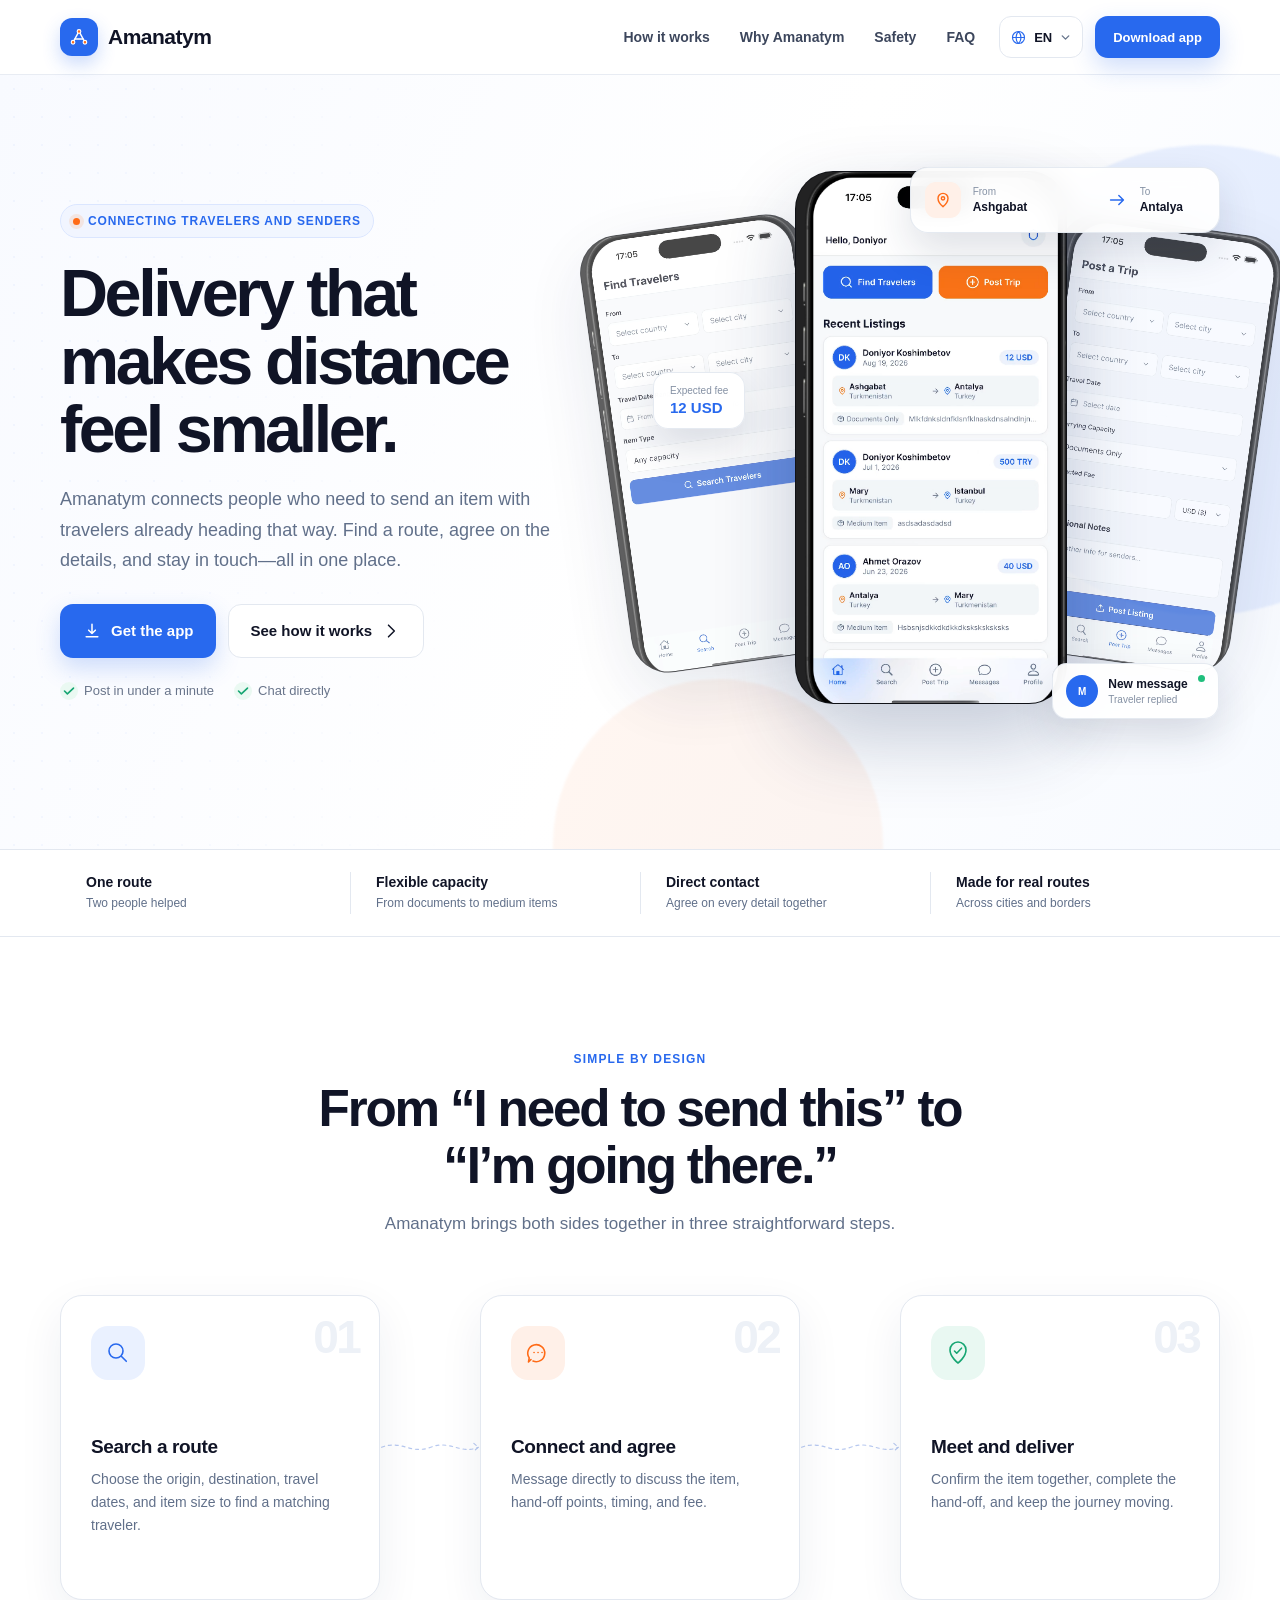
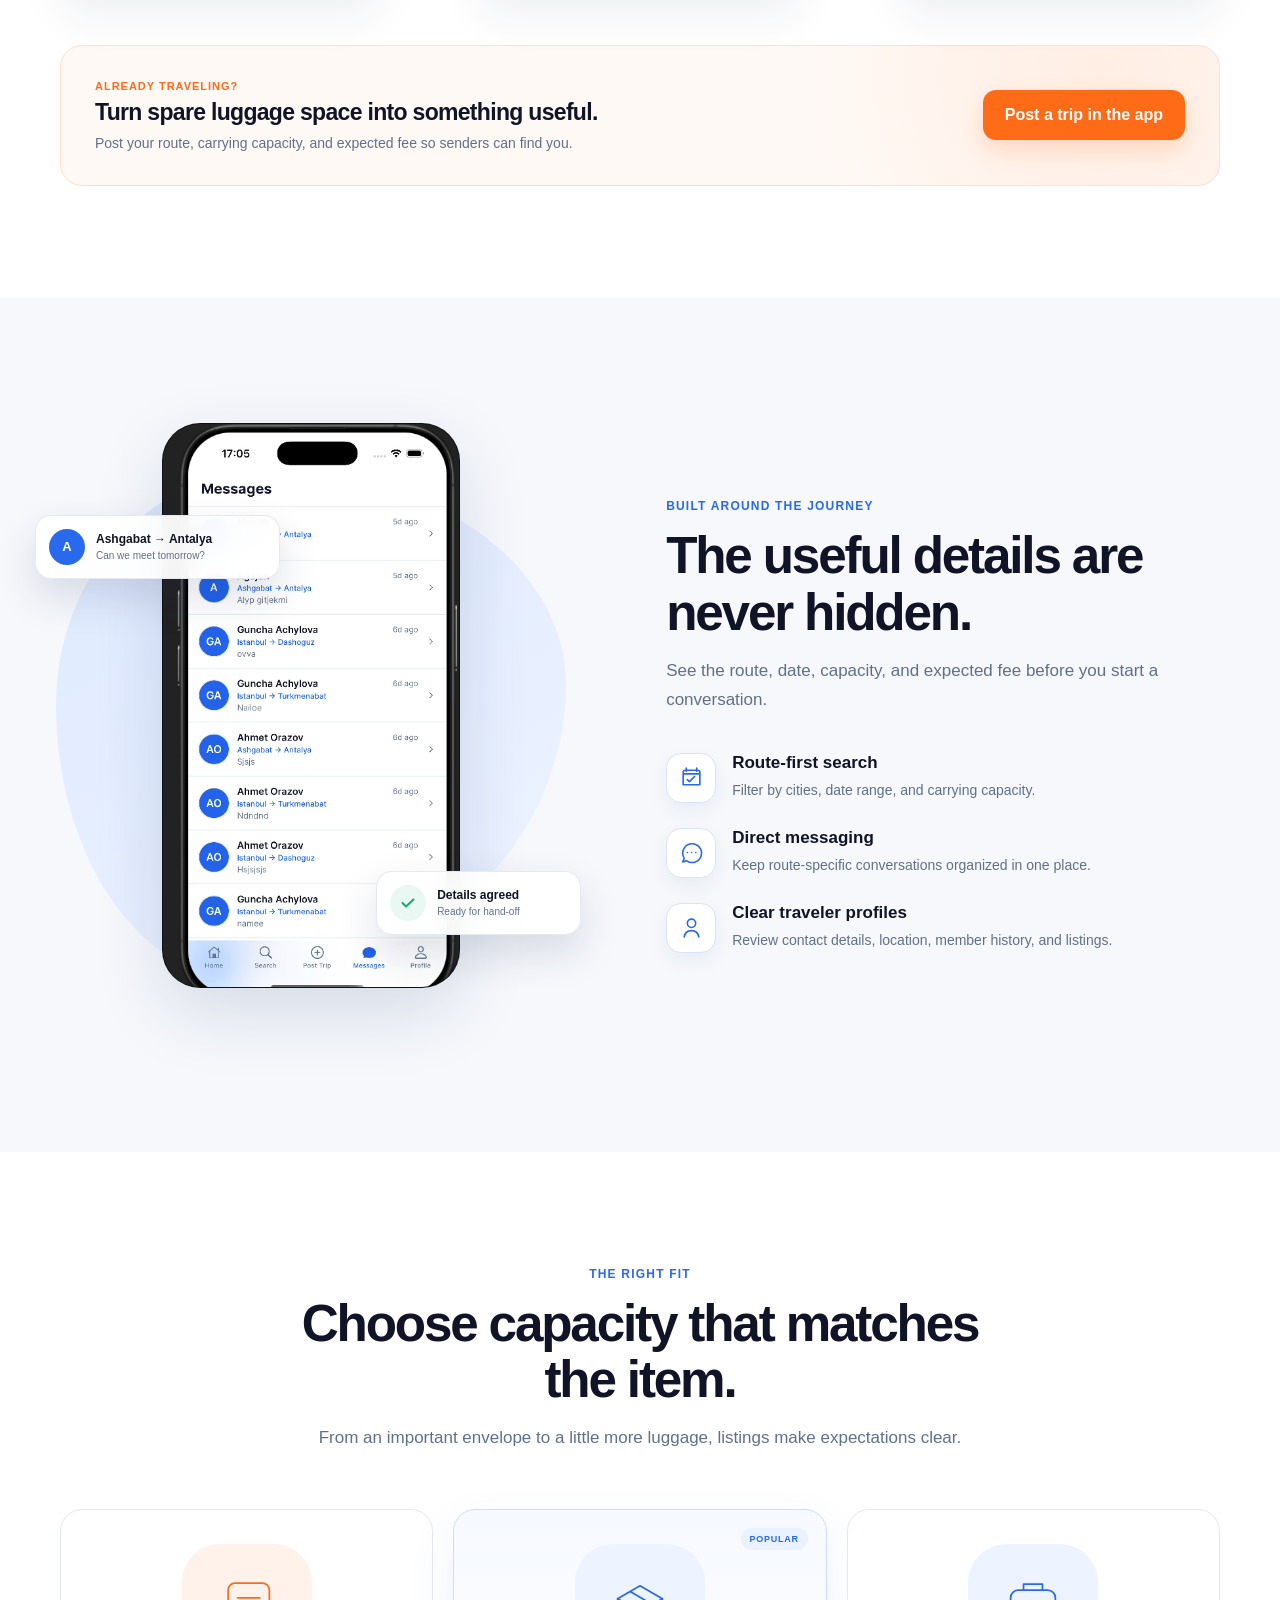
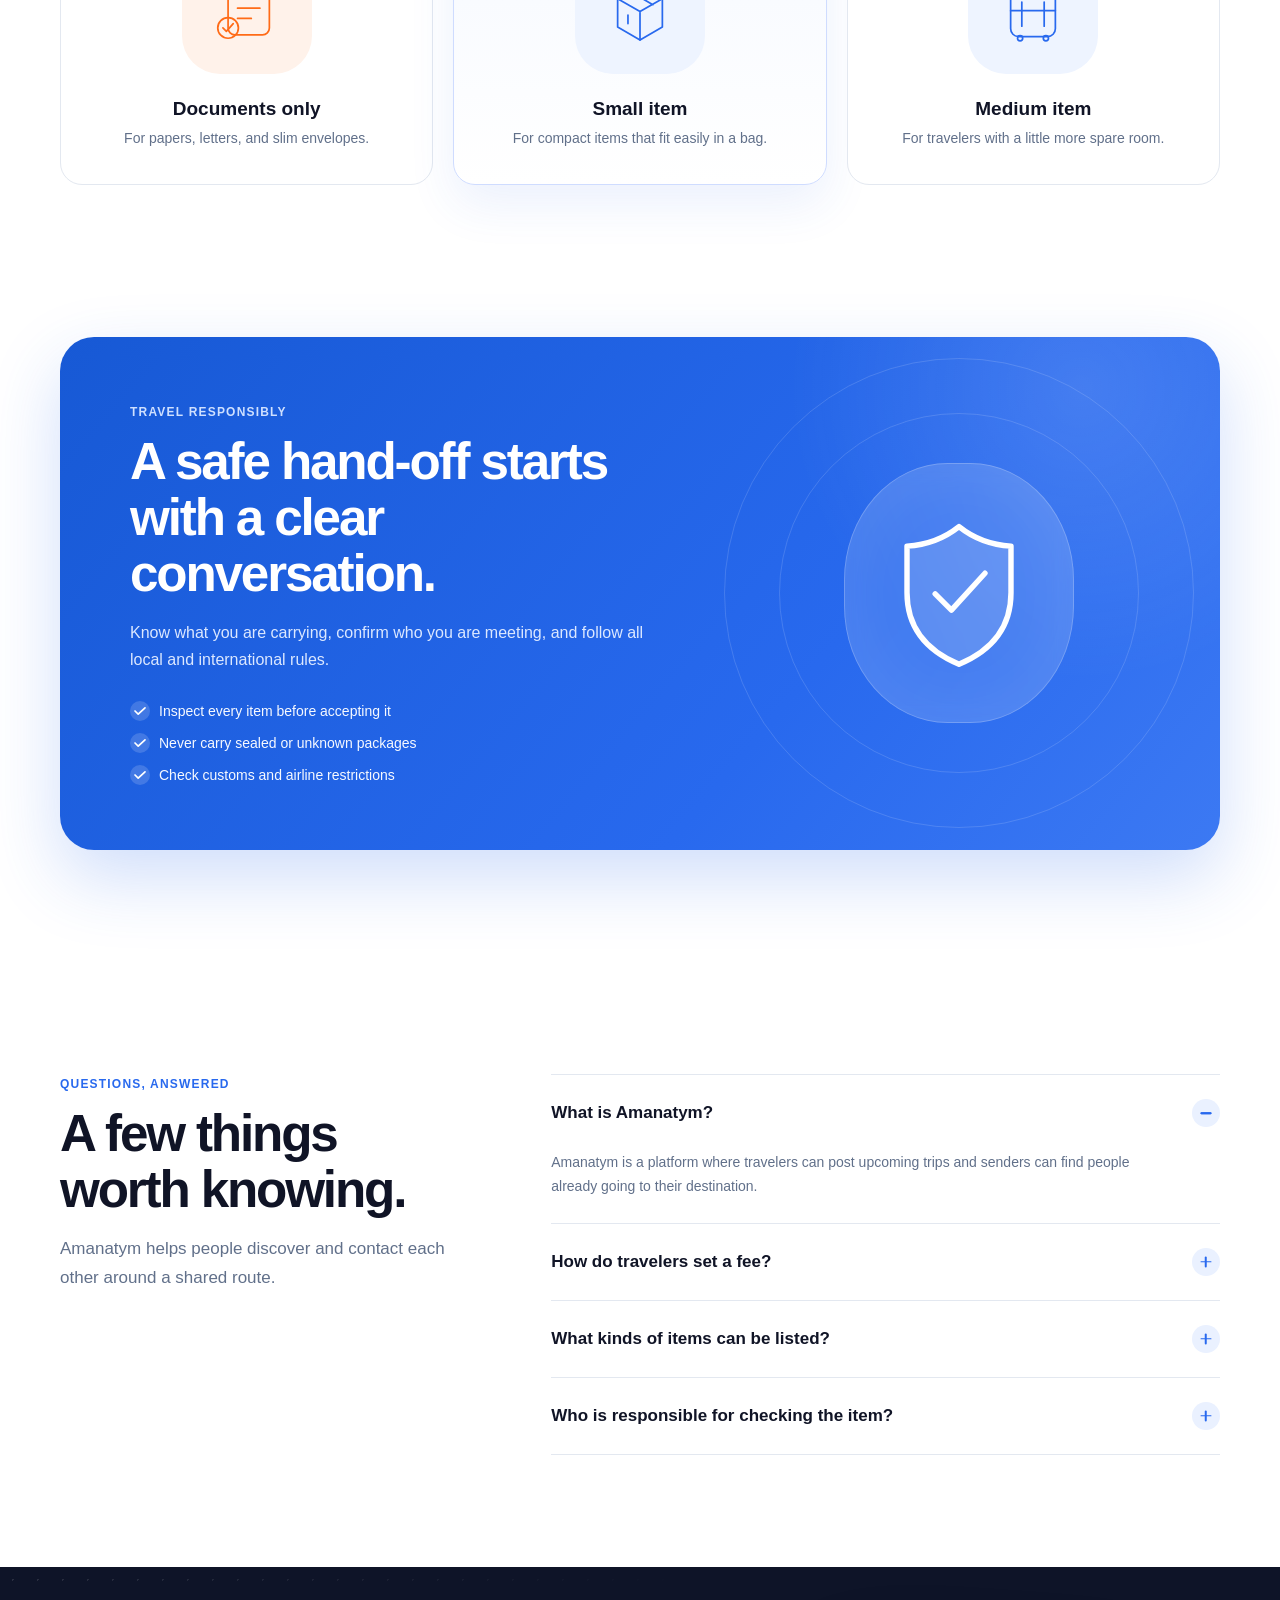
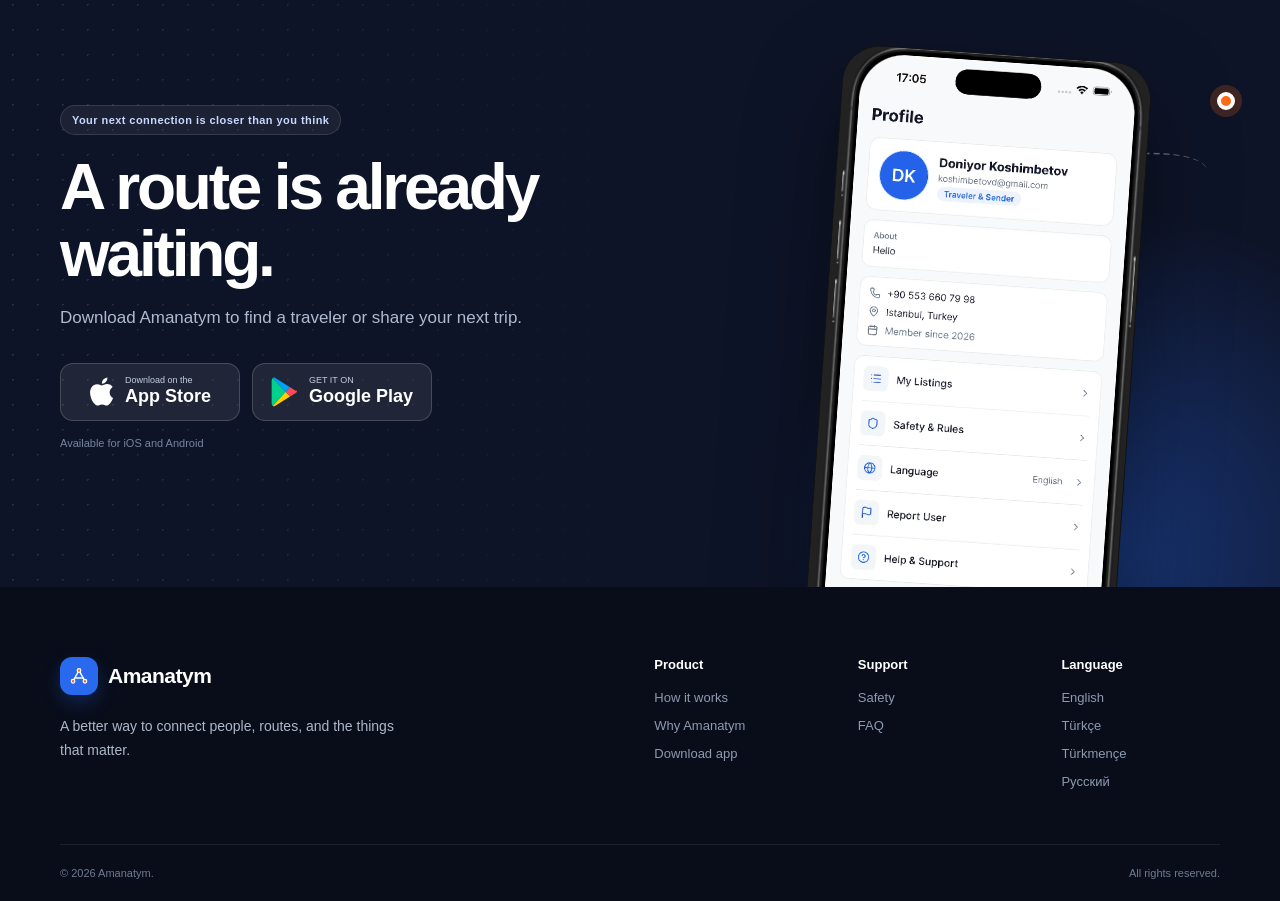
==== index.html @ 46f309e4 "webpage created" ====
<!doctype html>
<html lang="en">
  <head>
    <meta charset="UTF-8" />
    <meta name="viewport" content="width=device-width, initial-scale=1.0" />
    <meta
      name="description"
      content="Amanatym connects senders with travelers already heading their way."
    />
    <meta name="theme-color" content="#2869ee" />
    <title>Amanatym — Send it with someone going there</title>
    <link rel="stylesheet" href="styles.css" />
    <script src="app.js" defer></script>
  </head>
  <body>
    <header class="site-header" id="top">
      <div class="container nav-wrap">
        <a class="brand" href="#top" aria-label="Amanatym home">
          <span class="brand-mark" aria-hidden="true">
            <svg viewBox="0 0 40 40" fill="none">
              <path d="M11.5 27.5 20 12l8.5 15.5" />
              <path d="M14.2 23h11.6" />
              <circle cx="20" cy="12" r="2.6" />
              <circle cx="11.5" cy="27.5" r="2.6" />
              <circle cx="28.5" cy="27.5" r="2.6" />
            </svg>
          </span>
          <span>Amanatym</span>
        </a>

        <nav class="desktop-nav" aria-label="Main navigation">
          <a href="#how" data-i18n="nav.how">How it works</a>
          <a href="#why" data-i18n="nav.why">Why Amanatym</a>
          <a href="#safety" data-i18n="nav.safety">Safety</a>
          <a href="#faq" data-i18n="nav.faq">FAQ</a>
        </nav>

        <div class="nav-actions">
          <div class="language-picker">
            <button
              class="language-button"
              type="button"
              aria-haspopup="listbox"
              aria-expanded="false"
              aria-label="Choose language"
            >
              <span class="language-globe" aria-hidden="true">
                <svg viewBox="0 0 24 24" fill="none">
                  <circle cx="12" cy="12" r="8.5" />
                  <path d="M3.8 12h16.4M12 3.5c2.3 2.4 3.5 5.2 3.5 8.5s-1.2 6.1-3.5 8.5M12 3.5C9.7 5.9 8.5 8.7 8.5 12s1.2 6.1 3.5 8.5" />
                </svg>
              </span>
              <span class="current-language">EN</span>
              <svg class="chevron" viewBox="0 0 16 16" fill="none" aria-hidden="true">
                <path d="m4 6 4 4 4-4" />
              </svg>
            </button>
            <div class="language-menu" role="listbox">
              <button type="button" role="option" data-lang="en">English <span>EN</span></button>
              <button type="button" role="option" data-lang="tr">Türkçe <span>TR</span></button>
              <button type="button" role="option" data-lang="tkm">Türkmençe <span>TKM</span></button>
              <button type="button" role="option" data-lang="ru">Русский <span>RU</span></button>
            </div>
          </div>

          <a class="button button-small button-primary desktop-download" href="#download" data-i18n="nav.download">
            Download app
          </a>

          <button class="menu-button" type="button" aria-label="Open menu" aria-expanded="false">
            <span></span><span></span><span></span>
          </button>
        </div>
      </div>

      <div class="mobile-nav">
        <a href="#how" data-i18n="nav.how">How it works</a>
        <a href="#why" data-i18n="nav.why">Why Amanatym</a>
        <a href="#safety" data-i18n="nav.safety">Safety</a>
        <a href="#faq" data-i18n="nav.faq">FAQ</a>
        <a class="button button-primary" href="#download" data-i18n="nav.download">Download app</a>
      </div>
    </header>

    <main>
      <section class="hero">
        <div class="hero-orb hero-orb-one"></div>
        <div class="hero-orb hero-orb-two"></div>
        <div class="container hero-grid">
          <div class="hero-copy">
            <div class="eyebrow">
              <span class="eyebrow-dot"></span>
              <span data-i18n="hero.eyebrow">Connecting travelers and senders</span>
            </div>
            <h1 data-i18n="hero.title">Delivery that makes distance feel smaller.</h1>
            <p class="hero-text" data-i18n="hero.text">
              Amanatym connects people who need to send an item with travelers already heading that way. Find a route, agree on the details, and stay in touch—all in one place.
            </p>
            <div class="hero-actions">
              <a class="button button-primary button-large" href="#download">
                <svg viewBox="0 0 24 24" fill="none" aria-hidden="true">
                  <path d="M12 4v11m0 0 4-4m-4 4-4-4M5 19h14" />
                </svg>
                <span data-i18n="hero.download">Get the app</span>
              </a>
              <a class="button button-ghost button-large" href="#how">
                <span data-i18n="hero.learn">See how it works</span>
                <svg viewBox="0 0 24 24" fill="none" aria-hidden="true">
                  <path d="m9 5 7 7-7 7" />
                </svg>
              </a>
            </div>
            <div class="hero-notes">
              <span>
                <svg viewBox="0 0 20 20" fill="none" aria-hidden="true">
                  <path d="m5 10 3.2 3.2L15 6.8" />
                </svg>
                <span data-i18n="hero.note1">Post in under a minute</span>
              </span>
              <span>
                <svg viewBox="0 0 20 20" fill="none" aria-hidden="true">
                  <path d="m5 10 3.2 3.2L15 6.8" />
                </svg>
                <span data-i18n="hero.note2">Chat directly</span>
              </span>
            </div>
          </div>

          <div class="phone-stage" aria-label="Amanatym mobile app preview">
            <div class="route-card route-card-top">
              <div class="route-icon route-icon-orange">
                <svg viewBox="0 0 24 24" fill="none" aria-hidden="true">
                  <path d="M12 20s6-4.7 6-10a6 6 0 1 0-12 0c0 5.3 6 10 6 10Z" />
                  <circle cx="12" cy="10" r="2" />
                </svg>
              </div>
              <div>
                <span data-i18n="hero.routeFrom">From</span>
                <strong>Ashgabat</strong>
              </div>
              <svg class="route-arrow" viewBox="0 0 24 24" fill="none" aria-hidden="true">
                <path d="M5 12h14m-5-5 5 5-5 5" />
              </svg>
              <div>
                <span data-i18n="hero.routeTo">To</span>
                <strong>Antalya</strong>
              </div>
            </div>

            <div class="phone phone-back phone-left">
              <img
                src="public/app-screens/search.png"
                alt="Amanatym traveler search screen"
                data-i18n-alt="alts.search"
              />
            </div>
            <div class="phone phone-back phone-right">
              <img
                src="public/app-screens/post-trip.png"
                alt="Amanatym post a trip screen"
                data-i18n-alt="alts.post"
              />
            </div>
            <div class="phone phone-front">
              <img
                src="public/app-screens/home.png"
                alt="Amanatym home screen with recent trips"
                data-i18n-alt="alts.home"
              />
            </div>

            <div class="floating-card floating-fee">
              <span data-i18n="hero.expectedFee">Expected fee</span>
              <strong>12 USD</strong>
            </div>
            <div class="floating-card floating-chat">
              <span class="chat-avatar">M</span>
              <div>
                <strong data-i18n="hero.newMessage">New message</strong>
                <span data-i18n="hero.reply">Traveler replied</span>
              </div>
              <span class="online-dot"></span>
            </div>
          </div>
        </div>
      </section>

      <section class="trust-strip" aria-label="Product highlights">
        <div class="container trust-grid">
          <div>
            <strong data-i18n="trust.oneTitle">One route</strong>
            <span data-i18n="trust.oneText">Two people helped</span>
          </div>
          <div>
            <strong data-i18n="trust.twoTitle">Flexible capacity</strong>
            <span data-i18n="trust.twoText">From documents to medium items</span>
          </div>
          <div>
            <strong data-i18n="trust.threeTitle">Direct contact</strong>
            <span data-i18n="trust.threeText">Agree on every detail together</span>
          </div>
          <div>
            <strong data-i18n="trust.fourTitle">Made for real routes</strong>
            <span data-i18n="trust.fourText">Across cities and borders</span>
          </div>
        </div>
      </section>

      <section class="section how-section" id="how">
        <div class="container">
          <div class="section-heading centered">
            <span class="section-kicker" data-i18n="how.kicker">Simple by design</span>
            <h2 data-i18n="how.title">From “I need to send this” to “I’m going there.”</h2>
            <p data-i18n="how.text">
              Amanatym brings both sides together in three straightforward steps.
            </p>
          </div>

          <div class="steps">
            <article class="step-card">
              <span class="step-number">01</span>
              <div class="step-icon step-icon-blue">
                <svg viewBox="0 0 28 28" fill="none" aria-hidden="true">
                  <circle cx="12" cy="12" r="7" />
                  <path d="m17.3 17.3 5 5" />
                </svg>
              </div>
              <h3 data-i18n="how.step1Title">Search a route</h3>
              <p data-i18n="how.step1Text">
                Choose the origin, destination, travel dates, and item size to find a matching traveler.
              </p>
            </article>

            <div class="step-connector" aria-hidden="true">
              <svg viewBox="0 0 130 24" fill="none">
                <path d="M2 12c26-10 38 10 64 0s38 10 62 0" />
                <path d="m122 7 6 5-6 5" />
              </svg>
            </div>

            <article class="step-card">
              <span class="step-number">02</span>
              <div class="step-icon step-icon-orange">
                <svg viewBox="0 0 28 28" fill="none" aria-hidden="true">
                  <path d="M7 20.5 4.5 23l.7-4.1A8.5 8.5 0 1 1 9 22" />
                  <path d="M10 13.5h.1m3.9 0h.1m3.9 0h.1" />
                </svg>
              </div>
              <h3 data-i18n="how.step2Title">Connect and agree</h3>
              <p data-i18n="how.step2Text">
                Message directly to discuss the item, hand-off points, timing, and fee.
              </p>
            </article>

            <div class="step-connector" aria-hidden="true">
              <svg viewBox="0 0 130 24" fill="none">
                <path d="M2 12c26-10 38 10 64 0s38 10 62 0" />
                <path d="m122 7 6 5-6 5" />
              </svg>
            </div>

            <article class="step-card">
              <span class="step-number">03</span>
              <div class="step-icon step-icon-green">
                <svg viewBox="0 0 28 28" fill="none" aria-hidden="true">
                  <path d="M14 24s8-6 8-13a8 8 0 1 0-16 0c0 7 8 13 8 13Z" />
                  <path d="m10.5 12 2.2 2.2 4.8-5" />
                </svg>
              </div>
              <h3 data-i18n="how.step3Title">Meet and deliver</h3>
              <p data-i18n="how.step3Text">
                Confirm the item together, complete the hand-off, and keep the journey moving.
              </p>
            </article>
          </div>

          <div class="traveler-callout">
            <div>
              <span class="callout-label" data-i18n="how.travelerLabel">Already traveling?</span>
              <h3 data-i18n="how.travelerTitle">Turn spare luggage space into something useful.</h3>
              <p data-i18n="how.travelerText">
                Post your route, carrying capacity, and expected fee so senders can find you.
              </p>
            </div>
            <a class="button button-orange" href="#download" data-i18n="how.postTrip">Post a trip in the app</a>
          </div>
        </div>
      </section>

      <section class="section product-section" id="why">
        <div class="container product-grid">
          <div class="product-visual">
            <div class="visual-blob"></div>
            <div class="phone showcase-phone">
              <img
                src="public/app-screens/messages.png"
                alt="Amanatym messages screen"
                data-i18n-alt="alts.messages"
                loading="lazy"
              />
            </div>
            <div class="conversation-bubble bubble-one">
              <span class="mini-avatar">A</span>
              <div>
                <strong>Ashgabat → Antalya</strong>
                <span data-i18n="why.chatOne">Can we meet tomorrow?</span>
              </div>
            </div>
            <div class="conversation-bubble bubble-two">
              <span class="mini-check">
                <svg viewBox="0 0 20 20" fill="none" aria-hidden="true">
                  <path d="m5 10 3.2 3.2L15 6.8" />
                </svg>
              </span>
              <div>
                <strong data-i18n="why.agreed">Details agreed</strong>
                <span data-i18n="why.ready">Ready for hand-off</span>
              </div>
            </div>
          </div>

          <div class="product-copy">
            <span class="section-kicker" data-i18n="why.kicker">Built around the journey</span>
            <h2 data-i18n="why.title">The useful details are never hidden.</h2>
            <p class="section-intro" data-i18n="why.text">
              See the route, date, capacity, and expected fee before you start a conversation.
            </p>

            <div class="feature-list">
              <div class="feature">
                <div class="feature-icon">
                  <svg viewBox="0 0 24 24" fill="none" aria-hidden="true">
                    <path d="M4 8.5h16M7 3v3m10-3v3M6 5h12a2 2 0 0 1 2 2v12H4V7a2 2 0 0 1 2-2Z" />
                    <path d="m8 14 2 2 5-5" />
                  </svg>
                </div>
                <div>
                  <h3 data-i18n="why.feature1Title">Route-first search</h3>
                  <p data-i18n="why.feature1Text">Filter by cities, date range, and carrying capacity.</p>
                </div>
              </div>
              <div class="feature">
                <div class="feature-icon">
                  <svg viewBox="0 0 24 24" fill="none" aria-hidden="true">
                    <path d="M5 17.5 3.5 21l4-1a9 9 0 1 0-3-3.5" />
                    <path d="M8 12h.1m3.9 0h.1m3.9 0h.1" />
                  </svg>
                </div>
                <div>
                  <h3 data-i18n="why.feature2Title">Direct messaging</h3>
                  <p data-i18n="why.feature2Text">Keep route-specific conversations organized in one place.</p>
                </div>
              </div>
              <div class="feature">
                <div class="feature-icon">
                  <svg viewBox="0 0 24 24" fill="none" aria-hidden="true">
                    <circle cx="12" cy="8" r="4" />
                    <path d="M5 21c.7-4.1 3-6 7-6s6.3 1.9 7 6" />
                  </svg>
                </div>
                <div>
                  <h3 data-i18n="why.feature3Title">Clear traveler profiles</h3>
                  <p data-i18n="why.feature3Text">Review contact details, location, member history, and listings.</p>
                </div>
              </div>
            </div>
          </div>
        </div>
      </section>

      <section class="section capacity-section">
        <div class="container">
          <div class="section-heading centered">
            <span class="section-kicker" data-i18n="capacity.kicker">The right fit</span>
            <h2 data-i18n="capacity.title">Choose capacity that matches the item.</h2>
            <p data-i18n="capacity.text">
              From an important envelope to a little more luggage, listings make expectations clear.
            </p>
          </div>

          <div class="capacity-grid">
            <article class="capacity-card">
              <div class="capacity-art document-art">
                <svg viewBox="0 0 100 100" fill="none" aria-hidden="true">
                  <rect x="28" y="20" width="48" height="60" rx="8" />
                  <path d="M39 37h26M39 49h26M39 61h16" />
                  <circle cx="28" cy="72" r="12" />
                  <path d="m22 72 4 4 8-9" />
                </svg>
              </div>
              <h3 data-i18n="capacity.documentsTitle">Documents only</h3>
              <p data-i18n="capacity.documentsText">For papers, letters, and slim envelopes.</p>
            </article>
            <article class="capacity-card capacity-card-featured">
              <span class="popular-tag" data-i18n="capacity.popular">Popular</span>
              <div class="capacity-art">
                <svg viewBox="0 0 100 100" fill="none" aria-hidden="true">
                  <path d="M24 38 50 23l26 15v33L50 86 24 71V38Z" />
                  <path d="m24 38 26 15 26-15M50 53v33M39 30l26 15" />
                  <path d="M36 57v10" />
                </svg>
              </div>
              <h3 data-i18n="capacity.smallTitle">Small item</h3>
              <p data-i18n="capacity.smallText">For compact items that fit easily in a bag.</p>
            </article>
            <article class="capacity-card">
              <div class="capacity-art">
                <svg viewBox="0 0 100 100" fill="none" aria-hidden="true">
                  <rect x="24" y="28" width="52" height="54" rx="9" />
                  <path d="M39 28v-7h22v7M37 42v28M63 42v28M24 52h52" />
                  <circle cx="35" cy="84" r="3" />
                  <circle cx="65" cy="84" r="3" />
                </svg>
              </div>
              <h3 data-i18n="capacity.mediumTitle">Medium item</h3>
              <p data-i18n="capacity.mediumText">For travelers with a little more spare room.</p>
            </article>
          </div>
        </div>
      </section>

      <section class="section safety-section" id="safety">
        <div class="container safety-card">
          <div class="safety-copy">
            <span class="section-kicker section-kicker-light" data-i18n="safety.kicker">Travel responsibly</span>
            <h2 data-i18n="safety.title">A safe hand-off starts with a clear conversation.</h2>
            <p data-i18n="safety.text">
              Know what you are carrying, confirm who you are meeting, and follow all local and international rules.
            </p>
            <div class="safety-points">
              <span>
                <svg viewBox="0 0 20 20" fill="none" aria-hidden="true">
                  <path d="m5 10 3.2 3.2L15 6.8" />
                </svg>
                <span data-i18n="safety.point1">Inspect every item before accepting it</span>
              </span>
              <span>
                <svg viewBox="0 0 20 20" fill="none" aria-hidden="true">
                  <path d="m5 10 3.2 3.2L15 6.8" />
                </svg>
                <span data-i18n="safety.point2">Never carry sealed or unknown packages</span>
              </span>
              <span>
                <svg viewBox="0 0 20 20" fill="none" aria-hidden="true">
                  <path d="m5 10 3.2 3.2L15 6.8" />
                </svg>
                <span data-i18n="safety.point3">Check customs and airline restrictions</span>
              </span>
            </div>
          </div>
          <div class="safety-visual">
            <div class="shield">
              <svg viewBox="0 0 120 140" fill="none" aria-hidden="true">
                <path d="M60 8c15 12 31 17 48 18v43c0 31-17 53-48 66C29 122 12 100 12 69V26c17-1 33-6 48-18Z" />
                <path d="m38 70 15 15 31-34" />
              </svg>
            </div>
            <span class="safety-ring ring-one"></span>
            <span class="safety-ring ring-two"></span>
          </div>
        </div>
      </section>

      <section class="section faq-section" id="faq">
        <div class="container faq-grid">
          <div class="faq-heading">
            <span class="section-kicker" data-i18n="faq.kicker">Questions, answered</span>
            <h2 data-i18n="faq.title">A few things worth knowing.</h2>
            <p data-i18n="faq.text">
              Amanatym helps people discover and contact each other around a shared route.
            </p>
          </div>
          <div class="accordion">
            <article class="faq-item open">
              <button type="button" aria-expanded="true">
                <span data-i18n="faq.q1">What is Amanatym?</span>
                <span class="faq-plus"></span>
              </button>
              <div class="faq-answer">
                <p data-i18n="faq.a1">
                  Amanatym is a platform where travelers can post upcoming trips and senders can find people already going to their destination.
                </p>
              </div>
            </article>
            <article class="faq-item">
              <button type="button" aria-expanded="false">
                <span data-i18n="faq.q2">How do travelers set a fee?</span>
                <span class="faq-plus"></span>
              </button>
              <div class="faq-answer">
                <p data-i18n="faq.a2">
                  Travelers add an expected fee when posting a trip. Both sides can discuss the final details directly in messages.
                </p>
              </div>
            </article>
            <article class="faq-item">
              <button type="button" aria-expanded="false">
                <span data-i18n="faq.q3">What kinds of items can be listed?</span>
                <span class="faq-plus"></span>
              </button>
              <div class="faq-answer">
                <p data-i18n="faq.a3">
                  Listings can range from documents to small or medium items, depending on the traveler's available capacity and applicable rules.
                </p>
              </div>
            </article>
            <article class="faq-item">
              <button type="button" aria-expanded="false">
                <span data-i18n="faq.q4">Who is responsible for checking the item?</span>
                <span class="faq-plus"></span>
              </button>
              <div class="faq-answer">
                <p data-i18n="faq.a4">
                  Travelers should inspect every item and ensure it complies with airline, customs, and destination-country requirements before accepting it.
                </p>
              </div>
            </article>
          </div>
        </div>
      </section>

      <section class="download-section" id="download">
        <div class="download-dots" aria-hidden="true"></div>
        <div class="container download-grid">
          <div class="download-copy">
            <span class="download-pill" data-i18n="download.pill">Your next connection is closer than you think</span>
            <h2 data-i18n="download.title">A route is already waiting.</h2>
            <p data-i18n="download.text">
              Download Amanatym to find a traveler or share your next trip.
            </p>
            <div class="store-buttons">
              <a class="store-button" href="#" data-store="apple" aria-label="Download on the App Store">
                <svg class="apple-logo" viewBox="0 0 32 38" aria-hidden="true">
                  <path d="M26.7 20.2c0-4.7 3.9-7 4.1-7.1a8.8 8.8 0 0 0-7-3.8c-2.9-.3-5.7 1.7-7.2 1.7-1.5 0-3.8-1.7-6.3-1.6a9.2 9.2 0 0 0-7.7 4.7c-3.3 5.7-.8 14.1 2.3 18.7 1.6 2.2 3.4 4.7 5.9 4.6 2.3-.1 3.2-1.5 6-1.5s3.6 1.5 6.1 1.4c2.5 0 4.1-2.2 5.6-4.5a20.4 20.4 0 0 0 2.6-5.4 8.2 8.2 0 0 1-4.4-7.2ZM21.9 6.3A8.1 8.1 0 0 0 23.8.5a8.3 8.3 0 0 0-5.4 2.8 7.7 7.7 0 0 0-2 5.6 6.9 6.9 0 0 0 5.5-2.6Z" />
                </svg>
                <span>
                  <small data-i18n="download.appStoreSmall">Download on the</small>
                  <strong>App Store</strong>
                </span>
              </a>
              <a class="store-button" href="#" data-store="google" aria-label="Get it on Google Play">
                <svg class="play-logo" viewBox="0 0 42 46" aria-hidden="true">
                  <path fill="#00D18C" d="M2.8 1.2A5.2 5.2 0 0 0 1 5.2v35.6c0 1.5.6 2.8 1.7 3.8l20.2-21.8L2.8 1.2Z" />
                  <path fill="#00A1FF" d="m29.6 15.6-6.7 7.2L2.8 1.2c.8-.7 2-.9 3.2-.2l23.6 14.6Z" />
                  <path fill="#FFCE00" d="m29.6 30-6.7-7.2L2.7 44.6c.9.8 2.1.9 3.4.2L29.6 30Z" />
                  <path fill="#FF4B55" d="M39.1 21.4 29.6 15.6l-6.7 7.2 6.7 7.2 9.6-5.9c1.7-1 1.7-2.7-.1-3.7Z" />
                </svg>
                <span>
                  <small data-i18n="download.playStoreSmall">GET IT ON</small>
                  <strong>Google Play</strong>
                </span>
              </a>
            </div>
            <span class="availability" data-i18n="download.availability">Available for iOS and Android</span>
          </div>
          <div class="download-visual">
            <div class="phone download-phone">
              <img
                src="public/app-screens/profile.png"
                alt="Amanatym profile screen"
                data-i18n-alt="alts.profile"
                loading="lazy"
              />
            </div>
            <div class="download-route">
              <span class="route-pin route-pin-one"></span>
              <span class="route-line"></span>
              <span class="route-plane">
                <svg viewBox="0 0 24 24" fill="none" aria-hidden="true">
                  <path d="m21 16-8-4V5c0-1.1-.9-2-2-2s-2 .9-2 2v7l-7 4v2l7-2v4l-2 1v1l4-1 4 1v-1l-2-1v-4l8 2v-2Z" />
                </svg>
              </span>
              <span class="route-pin route-pin-two"></span>
            </div>
          </div>
        </div>
      </section>
    </main>

    <footer>
      <div class="container footer-main">
        <div class="footer-brand">
          <a class="brand brand-light" href="#top">
            <span class="brand-mark" aria-hidden="true">
              <svg viewBox="0 0 40 40" fill="none">
                <path d="M11.5 27.5 20 12l8.5 15.5" />
                <path d="M14.2 23h11.6" />
                <circle cx="20" cy="12" r="2.6" />
                <circle cx="11.5" cy="27.5" r="2.6" />
                <circle cx="28.5" cy="27.5" r="2.6" />
              </svg>
            </span>
            <span>Amanatym</span>
          </a>
          <p data-i18n="footer.tagline">A better way to connect people, routes, and the things that matter.</p>
        </div>
        <div class="footer-links">
          <div>
            <strong data-i18n="footer.product">Product</strong>
            <a href="#how" data-i18n="nav.how">How it works</a>
            <a href="#why" data-i18n="nav.why">Why Amanatym</a>
            <a href="#download" data-i18n="nav.download">Download app</a>
          </div>
          <div>
            <strong data-i18n="footer.support">Support</strong>
            <a href="#safety" data-i18n="nav.safety">Safety</a>
            <a href="#faq" data-i18n="nav.faq">FAQ</a>
          </div>
          <div>
            <strong data-i18n="footer.language">Language</strong>
            <button type="button" data-footer-lang="en">English</button>
            <button type="button" data-footer-lang="tr">Türkçe</button>
            <button type="button" data-footer-lang="tkm">Türkmençe</button>
            <button type="button" data-footer-lang="ru">Русский</button>
          </div>
        </div>
      </div>
      <div class="container footer-bottom">
        <span>© <span id="year"></span> Amanatym.</span>
        <span data-i18n="footer.rights">All rights reserved.</span>
      </div>
    </footer>

    <div class="toast" role="status" aria-live="polite">
      <svg viewBox="0 0 24 24" fill="none" aria-hidden="true">
        <circle cx="12" cy="12" r="9" />
        <path d="M12 11v5m0-8h.01" />
      </svg>
      <span data-i18n="toast.store">Store link will be available soon.</span>
    </div>
  </body>
</html>
---- styles.css ----
:root {
  --blue: #2869ee;
  --blue-dark: #1253d1;
  --blue-soft: #eaf1ff;
  --orange: #ff6b17;
  --orange-dark: #ed5600;
  --ink: #101426;
  --muted: #61708a;
  --line: #e3e8f0;
  --surface: #f6f8fc;
  --white: #ffffff;
  --green: #17a673;
  --radius: 22px;
  --shadow: 0 24px 70px rgba(23, 45, 91, 0.14);
}

* {
  box-sizing: border-box;
}

html {
  scroll-behavior: smooth;
}

body {
  margin: 0;
  color: var(--ink);
  background: var(--white);
  font-family:
    Inter, ui-sans-serif, -apple-system, BlinkMacSystemFont, "Segoe UI", sans-serif;
  -webkit-font-smoothing: antialiased;
}

body.menu-open {
  overflow: hidden;
}

button,
a {
  font: inherit;
}

a {
  color: inherit;
  text-decoration: none;
}

button {
  color: inherit;
}

img {
  display: block;
  max-width: 100%;
}

svg {
  display: block;
}

.container {
  width: min(1160px, calc(100% - 40px));
  margin: 0 auto;
}

.site-header {
  position: sticky;
  z-index: 100;
  top: 0;
  border-bottom: 1px solid rgba(227, 232, 240, 0.8);
  background: rgba(255, 255, 255, 0.88);
  backdrop-filter: blur(18px);
}

.nav-wrap {
  display: flex;
  min-height: 74px;
  align-items: center;
  justify-content: space-between;
  gap: 24px;
}

.brand {
  display: inline-flex;
  align-items: center;
  gap: 10px;
  color: var(--ink);
  font-size: 21px;
  font-weight: 800;
  letter-spacing: -0.5px;
}

.brand-mark {
  display: grid;
  width: 38px;
  height: 38px;
  place-items: center;
  border-radius: 12px;
  background: var(--blue);
  box-shadow: 0 8px 18px rgba(40, 105, 238, 0.24);
}

.brand-mark svg {
  width: 28px;
  height: 28px;
  stroke: white;
  stroke-linecap: round;
  stroke-linejoin: round;
  stroke-width: 2.1;
}

.brand-mark circle {
  fill: var(--orange);
  stroke: white;
  stroke-width: 1.6;
}

.desktop-nav {
  display: flex;
  align-items: center;
  gap: 30px;
  margin-left: auto;
}

.desktop-nav a {
  color: #3c465c;
  font-size: 14px;
  font-weight: 600;
  transition: color 180ms ease;
}

.desktop-nav a:hover {
  color: var(--blue);
}

.nav-actions {
  display: flex;
  align-items: center;
  gap: 12px;
}

.language-picker {
  position: relative;
}

.language-button {
  display: flex;
  min-width: 84px;
  height: 42px;
  cursor: pointer;
  align-items: center;
  justify-content: center;
  gap: 7px;
  border: 1px solid var(--line);
  border-radius: 12px;
  background: var(--white);
  font-size: 13px;
  font-weight: 700;
}

.language-globe svg {
  width: 17px;
  stroke: var(--blue);
  stroke-linecap: round;
  stroke-linejoin: round;
  stroke-width: 1.6;
}

.chevron {
  width: 13px;
  stroke: #68768d;
  stroke-linecap: round;
  stroke-linejoin: round;
  stroke-width: 1.7;
  transition: transform 180ms ease;
}

.language-picker.open .chevron {
  transform: rotate(180deg);
}

.language-menu {
  position: absolute;
  top: calc(100% + 10px);
  right: 0;
  width: 180px;
  padding: 7px;
  transform: translateY(-5px);
  border: 1px solid var(--line);
  border-radius: 14px;
  background: white;
  box-shadow: 0 18px 45px rgba(19, 34, 66, 0.16);
  opacity: 0;
  pointer-events: none;
  transition:
    opacity 160ms ease,
    transform 160ms ease;
}

.language-picker.open .language-menu {
  transform: translateY(0);
  opacity: 1;
  pointer-events: auto;
}

.language-menu button {
  display: flex;
  width: 100%;
  cursor: pointer;
  align-items: center;
  justify-content: space-between;
  padding: 10px 11px;
  border: 0;
  border-radius: 9px;
  background: transparent;
  font-size: 13px;
  text-align: left;
}

.language-menu button:hover,
.language-menu button[aria-selected="true"] {
  color: var(--blue);
  background: var(--blue-soft);
}

.language-menu button span {
  color: #8b97aa;
  font-size: 11px;
  font-weight: 800;
}

.button {
  display: inline-flex;
  align-items: center;
  justify-content: center;
  gap: 9px;
  border: 0;
  border-radius: 13px;
  font-weight: 700;
  transition:
    transform 180ms ease,
    box-shadow 180ms ease,
    background 180ms ease;
}

.button:hover {
  transform: translateY(-2px);
}

.button-small {
  min-height: 42px;
  padding: 0 18px;
  font-size: 13px;
}

.button-large {
  min-height: 54px;
  padding: 0 22px;
  font-size: 15px;
}

.button-large svg {
  width: 20px;
  stroke: currentColor;
  stroke-linecap: round;
  stroke-linejoin: round;
  stroke-width: 1.8;
}

.button-primary {
  color: white;
  background: var(--blue);
  box-shadow: 0 10px 24px rgba(40, 105, 238, 0.22);
}

.button-primary:hover {
  background: var(--blue-dark);
  box-shadow: 0 14px 28px rgba(40, 105, 238, 0.28);
}

.button-ghost {
  color: var(--ink);
  border: 1px solid var(--line);
  background: white;
}

.button-ghost:hover {
  border-color: #cbd5e4;
  box-shadow: 0 10px 25px rgba(20, 35, 66, 0.08);
}

.button-orange {
  min-height: 50px;
  flex: 0 0 auto;
  padding: 0 22px;
  color: white;
  background: var(--orange);
  box-shadow: 0 10px 24px rgba(255, 107, 23, 0.2);
}

.button-orange:hover {
  background: var(--orange-dark);
}

.menu-button,
.mobile-nav {
  display: none;
}

.hero {
  position: relative;
  overflow: hidden;
  padding: 72px 0 92px;
  background:
    linear-gradient(115deg, #f8faff 0%, #fff 54%, #f7faff 100%);
}

.hero::before {
  position: absolute;
  top: 0;
  left: 0;
  width: 100%;
  height: 100%;
  background-image: radial-gradient(rgba(40, 105, 238, 0.1) 1.2px, transparent 1.2px);
  background-size: 28px 28px;
  content: "";
  mask-image: linear-gradient(to right, black, transparent 38%);
  opacity: 0.45;
  pointer-events: none;
}

.hero-orb {
  position: absolute;
  border-radius: 999px;
  filter: blur(1px);
  pointer-events: none;
}

.hero-orb-one {
  top: 70px;
  right: -160px;
  width: 470px;
  height: 470px;
  background: rgba(40, 105, 238, 0.09);
}

.hero-orb-two {
  right: 31%;
  bottom: -160px;
  width: 330px;
  height: 330px;
  background: rgba(255, 107, 23, 0.06);
}

.hero-grid {
  position: relative;
  z-index: 1;
  display: grid;
  align-items: center;
  grid-template-columns: 0.96fr 1.04fr;
  gap: 50px;
}

.hero-copy {
  padding: 34px 0;
}

.eyebrow,
.section-kicker {
  display: inline-flex;
  align-items: center;
  color: var(--blue);
  font-size: 12px;
  font-weight: 800;
  letter-spacing: 0.1em;
  text-transform: uppercase;
}

.eyebrow {
  gap: 8px;
  padding: 9px 12px;
  border: 1px solid #dbe6ff;
  border-radius: 999px;
  background: rgba(239, 244, 255, 0.8);
  letter-spacing: 0.07em;
}

.eyebrow-dot {
  width: 7px;
  height: 7px;
  border-radius: 50%;
  background: var(--orange);
  box-shadow: 0 0 0 4px rgba(255, 107, 23, 0.12);
}

h1,
h2,
h3,
p {
  margin-top: 0;
}

h1 {
  max-width: 620px;
  margin: 22px 0 20px;
  font-size: clamp(48px, 5.2vw, 72px);
  line-height: 1.02;
  letter-spacing: -0.052em;
}

.hero-text {
  max-width: 585px;
  margin-bottom: 28px;
  color: var(--muted);
  font-size: 18px;
  line-height: 1.7;
}

.hero-actions {
  display: flex;
  flex-wrap: wrap;
  gap: 12px;
}

.hero-notes {
  display: flex;
  flex-wrap: wrap;
  gap: 20px;
  margin-top: 24px;
  color: #69758b;
  font-size: 13px;
}

.hero-notes > span {
  display: flex;
  align-items: center;
  gap: 6px;
}

.hero-notes svg {
  width: 18px;
  height: 18px;
  border-radius: 50%;
  background: #eaf9f2;
  stroke: var(--green);
  stroke-linecap: round;
  stroke-linejoin: round;
  stroke-width: 1.8;
}

.phone-stage {
  position: relative;
  min-height: 610px;
}

.phone {
  overflow: hidden;
  border: 1px solid rgba(15, 25, 45, 0.22);
  border-radius: 38px;
  background: #111;
  box-shadow: var(--shadow);
}

.phone img {
  width: 100%;
  height: 100%;
  object-fit: cover;
}

.phone-front,
.phone-back {
  position: absolute;
  left: 50%;
  width: 272px;
  aspect-ratio: 437 / 856;
}

.phone-front {
  z-index: 3;
  top: 24px;
  transform: translateX(-50%);
  box-shadow: 0 34px 80px rgba(25, 48, 90, 0.24);
}

.phone-back {
  z-index: 1;
  top: 76px;
  width: 225px;
  opacity: 0.72;
  filter: saturate(0.85);
}

.phone-left {
  transform: translateX(-145%) rotate(-8deg);
}

.phone-right {
  transform: translateX(45%) rotate(8deg);
}

.route-card,
.floating-card,
.conversation-bubble {
  position: absolute;
  z-index: 5;
  display: flex;
  align-items: center;
  border: 1px solid rgba(227, 232, 240, 0.9);
  background: rgba(255, 255, 255, 0.94);
  box-shadow: 0 18px 42px rgba(27, 45, 81, 0.14);
  backdrop-filter: blur(12px);
}

.route-card {
  top: 20px;
  right: 0;
  width: 310px;
  gap: 12px;
  padding: 14px;
  border-radius: 18px;
}

.route-icon {
  display: grid;
  width: 36px;
  height: 36px;
  flex: 0 0 auto;
  place-items: center;
  border-radius: 11px;
}

.route-icon-orange {
  color: var(--orange);
  background: #fff0e8;
}

.route-icon svg {
  width: 20px;
  stroke: currentColor;
  stroke-linecap: round;
  stroke-linejoin: round;
  stroke-width: 1.7;
}

.route-card div:not(.route-icon) {
  min-width: 65px;
}

.route-card span,
.floating-card span {
  display: block;
  margin-bottom: 3px;
  color: #8591a4;
  font-size: 10px;
}

.route-card strong,
.floating-card strong {
  display: block;
  font-size: 12px;
}

.route-arrow {
  width: 22px;
  margin-left: auto;
  stroke: var(--blue);
  stroke-linecap: round;
  stroke-linejoin: round;
  stroke-width: 1.6;
}

.floating-card {
  border-radius: 15px;
}

.floating-fee {
  top: 225px;
  left: 10px;
  display: block;
  padding: 12px 16px;
}

.floating-fee strong {
  color: var(--blue);
  font-size: 15px;
}

.floating-chat {
  right: 2px;
  bottom: 38px;
  gap: 10px;
  padding: 11px 13px;
}

.chat-avatar {
  display: grid !important;
  width: 32px;
  height: 32px;
  margin: 0 !important;
  place-items: center;
  border-radius: 50%;
  color: white !important;
  background: var(--blue);
  font-weight: 800;
}

.floating-chat div span {
  margin: 3px 0 0;
}

.online-dot {
  width: 7px;
  height: 7px;
  margin: 0 0 auto !important;
  border-radius: 50%;
  background: #20bf7d;
}

.trust-strip {
  position: relative;
  z-index: 4;
  border-top: 1px solid var(--line);
  border-bottom: 1px solid var(--line);
  background: white;
}

.trust-grid {
  display: grid;
  grid-template-columns: repeat(4, 1fr);
}

.trust-grid > div {
  position: relative;
  padding: 24px 26px;
}

.trust-grid > div + div::before {
  position: absolute;
  top: 22px;
  bottom: 22px;
  left: 0;
  width: 1px;
  background: var(--line);
  content: "";
}

.trust-grid strong,
.trust-grid span {
  display: block;
}

.trust-grid strong {
  margin-bottom: 5px;
  color: var(--ink);
  font-size: 14px;
}

.trust-grid span {
  color: var(--muted);
  font-size: 12px;
  line-height: 1.45;
}

.section {
  padding: 112px 0;
}

.section-heading {
  max-width: 700px;
  margin-bottom: 56px;
}

.section-heading.centered {
  margin-right: auto;
  margin-left: auto;
  text-align: center;
}

.section h2 {
  margin: 14px 0 16px;
  font-size: clamp(36px, 4vw, 52px);
  line-height: 1.1;
  letter-spacing: -0.042em;
}

.section-heading p,
.section-intro,
.faq-heading p {
  margin-bottom: 0;
  color: var(--muted);
  font-size: 17px;
  line-height: 1.7;
}

.how-section {
  background: white;
}

.steps {
  display: grid;
  align-items: center;
  grid-template-columns: 1fr 100px 1fr 100px 1fr;
}

.step-card {
  position: relative;
  min-height: 305px;
  padding: 30px;
  overflow: hidden;
  border: 1px solid var(--line);
  border-radius: var(--radius);
  background: white;
  box-shadow: 0 16px 45px rgba(28, 47, 83, 0.07);
}

.step-number {
  position: absolute;
  top: 14px;
  right: 20px;
  color: #edf1f7;
  font-size: 46px;
  font-weight: 900;
  letter-spacing: -0.06em;
}

.step-icon {
  display: grid;
  width: 54px;
  height: 54px;
  margin-bottom: 56px;
  place-items: center;
  border-radius: 17px;
}

.step-icon svg {
  width: 28px;
  stroke: currentColor;
  stroke-linecap: round;
  stroke-linejoin: round;
  stroke-width: 1.6;
}

.step-icon-blue {
  color: var(--blue);
  background: var(--blue-soft);
}

.step-icon-orange {
  color: var(--orange);
  background: #fff0e8;
}

.step-icon-green {
  color: var(--green);
  background: #e9f8f2;
}

.step-card h3 {
  margin-bottom: 10px;
  font-size: 19px;
  letter-spacing: -0.02em;
}

.step-card p {
  margin-bottom: 0;
  color: var(--muted);
  font-size: 14px;
  line-height: 1.65;
}

.step-connector svg {
  width: 100%;
  stroke: #b7c8ef;
  stroke-dasharray: 4 5;
  stroke-linecap: round;
  stroke-linejoin: round;
  stroke-width: 1.5;
}

.traveler-callout {
  display: flex;
  align-items: center;
  justify-content: space-between;
  gap: 30px;
  margin-top: 45px;
  padding: 30px 34px;
  border: 1px solid #ffe0cc;
  border-radius: var(--radius);
  background:
    radial-gradient(circle at 90% 20%, rgba(255, 107, 23, 0.08), transparent 28%),
    #fff9f5;
}

.callout-label {
  display: inline-block;
  margin-bottom: 7px;
  color: var(--orange);
  font-size: 11px;
  font-weight: 800;
  letter-spacing: 0.09em;
  text-transform: uppercase;
}

.traveler-callout h3 {
  margin-bottom: 7px;
  font-size: 23px;
  letter-spacing: -0.03em;
}

.traveler-callout p {
  margin-bottom: 0;
  color: var(--muted);
  font-size: 14px;
  line-height: 1.55;
}

.product-section {
  overflow: hidden;
  background: var(--surface);
}

.product-grid {
  display: grid;
  align-items: center;
  grid-template-columns: 0.95fr 1.05fr;
  gap: 105px;
}

.product-visual {
  position: relative;
  min-height: 630px;
}

.visual-blob {
  position: absolute;
  top: 50%;
  left: 50%;
  width: 510px;
  height: 510px;
  transform: translate(-50%, -50%);
  border-radius: 42% 58% 63% 37% / 46% 42% 58% 54%;
  background: linear-gradient(145deg, #dfeaff, #edf3ff);
}

.showcase-phone {
  position: absolute;
  z-index: 2;
  top: 13px;
  left: 50%;
  width: 298px;
  aspect-ratio: 453 / 859;
  transform: translateX(-50%);
}

.conversation-bubble {
  min-width: 245px;
  gap: 11px;
  padding: 13px;
  border-radius: 16px;
}

.conversation-bubble strong,
.conversation-bubble span {
  display: block;
}

.conversation-bubble strong {
  margin-bottom: 4px;
  font-size: 12px;
}

.conversation-bubble div span {
  color: var(--muted);
  font-size: 10px;
}

.bubble-one {
  z-index: 3;
  top: 105px;
  left: -25px;
}

.bubble-two {
  z-index: 3;
  right: -20px;
  bottom: 105px;
  min-width: 205px;
}

.mini-avatar,
.mini-check {
  display: grid !important;
  width: 36px;
  height: 36px;
  flex: 0 0 auto;
  place-items: center;
  border-radius: 50%;
}

.mini-avatar {
  color: white;
  background: var(--blue);
  font-size: 13px;
  font-weight: 800;
}

.mini-check {
  background: #e9f8f2;
}

.mini-check svg {
  width: 22px;
  stroke: var(--green);
  stroke-linecap: round;
  stroke-linejoin: round;
  stroke-width: 1.8;
}

.product-copy {
  max-width: 520px;
}

.product-copy h2 {
  max-width: 500px;
}

.feature-list {
  display: grid;
  gap: 25px;
  margin-top: 38px;
}

.feature {
  display: grid;
  grid-template-columns: 50px 1fr;
  gap: 16px;
}

.feature-icon {
  display: grid;
  width: 50px;
  height: 50px;
  place-items: center;
  border: 1px solid #d9e4fb;
  border-radius: 15px;
  color: var(--blue);
  background: white;
  box-shadow: 0 8px 20px rgba(24, 47, 88, 0.06);
}

.feature-icon svg {
  width: 25px;
  stroke: currentColor;
  stroke-linecap: round;
  stroke-linejoin: round;
  stroke-width: 1.55;
}

.feature h3 {
  margin-bottom: 6px;
  font-size: 17px;
}

.feature p {
  margin-bottom: 0;
  color: var(--muted);
  font-size: 14px;
  line-height: 1.6;
}

.capacity-section {
  background: white;
}

.capacity-grid {
  display: grid;
  align-items: stretch;
  grid-template-columns: repeat(3, 1fr);
  gap: 20px;
}

.capacity-card {
  position: relative;
  padding: 34px;
  border: 1px solid var(--line);
  border-radius: var(--radius);
  background: white;
  text-align: center;
  transition:
    transform 180ms ease,
    box-shadow 180ms ease;
}

.capacity-card:hover {
  transform: translateY(-5px);
  box-shadow: 0 22px 50px rgba(27, 45, 81, 0.1);
}

.capacity-card-featured {
  border-color: #cfdcff;
  background: linear-gradient(180deg, #f6f9ff, white);
  box-shadow: 0 20px 48px rgba(40, 105, 238, 0.09);
}

.popular-tag {
  position: absolute;
  top: 18px;
  right: 18px;
  padding: 6px 9px;
  border-radius: 999px;
  color: var(--blue);
  background: var(--blue-soft);
  font-size: 9px;
  font-weight: 800;
  letter-spacing: 0.08em;
  text-transform: uppercase;
}

.capacity-art {
  display: grid;
  width: 130px;
  height: 130px;
  margin: 0 auto 24px;
  place-items: center;
  border-radius: 38px;
  color: var(--blue);
  background: #eef4ff;
}

.document-art {
  color: var(--orange);
  background: #fff2ea;
}

.capacity-art svg {
  width: 86px;
  stroke: currentColor;
  stroke-linecap: round;
  stroke-linejoin: round;
  stroke-width: 2;
}

.capacity-card h3 {
  margin-bottom: 8px;
  font-size: 19px;
}

.capacity-card p {
  margin-bottom: 0;
  color: var(--muted);
  font-size: 14px;
  line-height: 1.55;
}

.safety-section {
  padding-top: 40px;
}

.safety-card {
  position: relative;
  display: grid;
  min-height: 500px;
  overflow: hidden;
  align-items: center;
  grid-template-columns: 1.1fr 0.9fr;
  border-radius: 34px;
  color: white;
  background:
    radial-gradient(circle at 88% 10%, rgba(255, 255, 255, 0.13), transparent 26%),
    linear-gradient(130deg, #1759d5, #2869ee 65%, #3c79f3);
  box-shadow: 0 28px 70px rgba(40, 105, 238, 0.22);
}

.safety-copy {
  z-index: 2;
  padding: 65px 20px 65px 70px;
}

.section-kicker-light {
  color: #cfe0ff;
}

.safety-copy h2 {
  max-width: 600px;
  color: white;
}

.safety-copy > p {
  max-width: 590px;
  margin-bottom: 28px;
  color: #dce8ff;
  font-size: 16px;
  line-height: 1.7;
}

.safety-points {
  display: grid;
  gap: 12px;
}

.safety-points > span {
  display: flex;
  align-items: center;
  gap: 9px;
  color: #f6f9ff;
  font-size: 14px;
}

.safety-points svg {
  width: 20px;
  height: 20px;
  flex: 0 0 auto;
  border-radius: 50%;
  background: rgba(255, 255, 255, 0.16);
  stroke: white;
  stroke-linecap: round;
  stroke-linejoin: round;
  stroke-width: 1.7;
}

.safety-visual {
  position: relative;
  display: grid;
  height: 100%;
  place-items: center;
}

.shield {
  position: relative;
  z-index: 2;
  display: grid;
  width: 230px;
  height: 260px;
  place-items: center;
  border: 1px solid rgba(255, 255, 255, 0.24);
  border-radius: 45%;
  background: rgba(255, 255, 255, 0.12);
  box-shadow: inset 0 0 70px rgba(255, 255, 255, 0.08);
  backdrop-filter: blur(10px);
}

.shield svg {
  width: 130px;
  stroke: white;
  stroke-linecap: round;
  stroke-linejoin: round;
  stroke-width: 5;
}

.shield svg path:first-child {
  fill: rgba(255, 255, 255, 0.13);
}

.safety-ring {
  position: absolute;
  border: 1px solid rgba(255, 255, 255, 0.14);
  border-radius: 50%;
}

.ring-one {
  width: 360px;
  height: 360px;
}

.ring-two {
  width: 470px;
  height: 470px;
}

.faq-section {
  background: white;
}

.faq-grid {
  display: grid;
  align-items: start;
  grid-template-columns: 0.75fr 1.25fr;
  gap: 90px;
}

.faq-heading {
  position: sticky;
  top: 120px;
}

.faq-heading h2 {
  max-width: 430px;
}

.accordion {
  border-top: 1px solid var(--line);
}

.faq-item {
  border-bottom: 1px solid var(--line);
}

.faq-item button {
  display: flex;
  width: 100%;
  cursor: pointer;
  align-items: center;
  justify-content: space-between;
  gap: 20px;
  padding: 24px 0;
  border: 0;
  background: transparent;
  font-size: 17px;
  font-weight: 700;
  text-align: left;
}

.faq-plus {
  position: relative;
  width: 28px;
  height: 28px;
  flex: 0 0 auto;
  border-radius: 50%;
  background: var(--blue-soft);
}

.faq-plus::before,
.faq-plus::after {
  position: absolute;
  top: 50%;
  left: 50%;
  width: 11px;
  height: 1.5px;
  transform: translate(-50%, -50%);
  border-radius: 2px;
  background: var(--blue);
  content: "";
  transition: transform 180ms ease;
}

.faq-plus::after {
  transform: translate(-50%, -50%) rotate(90deg);
}

.faq-item.open .faq-plus::after {
  transform: translate(-50%, -50%) rotate(0);
}

.faq-answer {
  display: grid;
  overflow: hidden;
  grid-template-rows: 0fr;
  transition: grid-template-rows 250ms ease;
}

.faq-answer p {
  min-height: 0;
  margin: 0;
  color: var(--muted);
  font-size: 14px;
  line-height: 1.7;
}

.faq-item.open .faq-answer {
  grid-template-rows: 1fr;
}

.faq-item.open .faq-answer p {
  padding: 0 50px 24px 0;
}

.download-section {
  position: relative;
  overflow: hidden;
  min-height: 620px;
  background: #0e1428;
}

.download-section::before {
  position: absolute;
  right: -180px;
  bottom: -310px;
  width: 700px;
  height: 700px;
  border-radius: 50%;
  background: radial-gradient(circle, rgba(40, 105, 238, 0.38), transparent 68%);
  content: "";
}

.download-dots {
  position: absolute;
  top: 0;
  left: 0;
  width: 55%;
  height: 100%;
  background-image: radial-gradient(rgba(255, 255, 255, 0.12) 1px, transparent 1px);
  background-size: 25px 25px;
  mask-image: linear-gradient(to right, black, transparent);
}

.download-grid {
  position: relative;
  z-index: 2;
  display: grid;
  min-height: 620px;
  align-items: center;
  grid-template-columns: 1fr 0.8fr;
  gap: 70px;
}

.download-copy {
  padding: 85px 0;
}

.download-pill {
  display: inline-flex;
  padding: 8px 11px;
  border: 1px solid rgba(255, 255, 255, 0.12);
  border-radius: 999px;
  color: #c7d8ff;
  background: rgba(255, 255, 255, 0.06);
  font-size: 11px;
  font-weight: 700;
  letter-spacing: 0.04em;
}

.download-copy h2 {
  max-width: 640px;
  margin: 19px 0 16px;
  color: white;
  font-size: clamp(42px, 5vw, 64px);
  line-height: 1.05;
  letter-spacing: -0.05em;
}

.download-copy > p {
  max-width: 590px;
  margin-bottom: 30px;
  color: #aebad0;
  font-size: 17px;
  line-height: 1.7;
}

.store-buttons {
  display: flex;
  flex-wrap: wrap;
  gap: 12px;
}

.store-button {
  display: flex;
  min-width: 180px;
  height: 58px;
  align-items: center;
  justify-content: center;
  gap: 11px;
  border: 1px solid rgba(255, 255, 255, 0.17);
  border-radius: 13px;
  color: white;
  background: rgba(255, 255, 255, 0.08);
  transition:
    transform 180ms ease,
    background 180ms ease;
}

.store-button:hover {
  transform: translateY(-3px);
  background: rgba(255, 255, 255, 0.13);
}

.apple-logo {
  width: 25px;
  height: 29px;
  fill: white;
}

.play-logo {
  width: 27px;
  height: 30px;
}

.store-button span {
  display: flex;
  flex-direction: column;
}

.store-button small {
  margin-bottom: 1px;
  color: #c4cce0;
  font-size: 9px;
  line-height: 1;
}

.store-button strong {
  font-size: 18px;
  font-weight: 650;
  line-height: 1.2;
}

.availability {
  display: block;
  margin-top: 16px;
  color: #77849e;
  font-size: 11px;
}

.download-visual {
  position: relative;
  align-self: end;
  min-height: 570px;
}

.download-phone {
  position: absolute;
  z-index: 3;
  bottom: -70px;
  left: 50%;
  width: 310px;
  aspect-ratio: 440 / 857;
  transform: translateX(-50%) rotate(4deg);
  box-shadow: 0 35px 90px rgba(0, 0, 0, 0.4);
}

.download-route {
  position: absolute;
  z-index: 2;
  top: 75px;
  right: -20px;
  width: 410px;
  height: 175px;
}

.route-pin {
  position: absolute;
  width: 18px;
  height: 18px;
  border: 4px solid white;
  border-radius: 50%;
  background: var(--orange);
  box-shadow: 0 0 0 7px rgba(255, 107, 23, 0.2);
}

.route-pin-one {
  bottom: 8px;
  left: 10px;
}

.route-pin-two {
  top: 0;
  right: 5px;
}

.route-line {
  position: absolute;
  top: 77px;
  left: 28px;
  width: 355px;
  height: 90px;
  border-top: 2px dashed rgba(255, 255, 255, 0.4);
  border-radius: 50%;
  transform: rotate(-14deg);
}

.route-plane {
  position: absolute;
  top: 49px;
  left: 200px;
  transform: rotate(45deg);
}

.route-plane svg {
  width: 32px;
  fill: white;
}

footer {
  color: #aeb7c9;
  background: #090d1a;
}

.footer-main {
  display: grid;
  padding: 70px 0 55px;
  grid-template-columns: 1fr 1.1fr;
  gap: 80px;
}

.brand-light {
  color: white;
}

.footer-brand p {
  max-width: 360px;
  margin: 20px 0 0;
  font-size: 14px;
  line-height: 1.7;
}

.footer-links {
  display: grid;
  grid-template-columns: repeat(3, 1fr);
  gap: 45px;
}

.footer-links div {
  display: grid;
  align-content: start;
  gap: 13px;
}

.footer-links strong {
  margin-bottom: 5px;
  color: white;
  font-size: 13px;
}

.footer-links a,
.footer-links button {
  width: fit-content;
  padding: 0;
  border: 0;
  color: #8e9ab0;
  background: none;
  font-size: 13px;
  text-align: left;
}

.footer-links button {
  cursor: pointer;
}

.footer-links a:hover,
.footer-links button:hover {
  color: white;
}

.footer-bottom {
  display: flex;
  align-items: center;
  justify-content: space-between;
  padding: 22px 0;
  border-top: 1px solid rgba(255, 255, 255, 0.08);
  color: #6f7a90;
  font-size: 11px;
}

.toast {
  position: fixed;
  z-index: 200;
  right: 24px;
  bottom: 24px;
  display: flex;
  max-width: calc(100% - 48px);
  align-items: center;
  gap: 10px;
  padding: 14px 17px;
  transform: translateY(20px);
  border: 1px solid #dfe5ed;
  border-radius: 13px;
  background: white;
  box-shadow: 0 20px 60px rgba(16, 28, 53, 0.18);
  font-size: 13px;
  font-weight: 650;
  opacity: 0;
  pointer-events: none;
  transition:
    opacity 180ms ease,
    transform 180ms ease;
}

.toast.show {
  transform: translateY(0);
  opacity: 1;
}

.toast svg {
  width: 21px;
  stroke: var(--blue);
  stroke-linecap: round;
  stroke-linejoin: round;
  stroke-width: 1.6;
}

@media (max-width: 1080px) {
  .desktop-nav {
    gap: 18px;
  }

  .hero-grid {
    gap: 20px;
  }

  .phone-stage {
    transform: scale(0.91);
    transform-origin: center;
  }

  .steps {
    grid-template-columns: repeat(3, 1fr);
    gap: 18px;
  }

  .step-connector {
    display: none;
  }

  .product-grid {
    gap: 55px;
  }

  .bubble-one {
    left: 0;
  }

  .bubble-two {
    right: 0;
  }
}

@media (max-width: 880px) {
  .desktop-nav,
  .desktop-download {
    display: none;
  }

  .menu-button {
    display: grid;
    width: 42px;
    height: 42px;
    cursor: pointer;
    place-content: center;
    gap: 5px;
    border: 1px solid var(--line);
    border-radius: 12px;
    background: white;
  }

  .menu-button span {
    width: 18px;
    height: 1.5px;
    border-radius: 2px;
    background: var(--ink);
    transition: transform 180ms ease;
  }

  .menu-button[aria-expanded="true"] span:nth-child(1) {
    transform: translateY(6.5px) rotate(45deg);
  }

  .menu-button[aria-expanded="true"] span:nth-child(2) {
    opacity: 0;
  }

  .menu-button[aria-expanded="true"] span:nth-child(3) {
    transform: translateY(-6.5px) rotate(-45deg);
  }

  .mobile-nav {
    position: absolute;
    top: 74px;
    left: 0;
    width: 100%;
    padding: 18px 20px 24px;
    border-top: 1px solid var(--line);
    background: white;
    box-shadow: 0 20px 35px rgba(22, 37, 66, 0.1);
  }

  .site-header.mobile-open .mobile-nav {
    display: grid;
    gap: 4px;
  }

  .mobile-nav > a:not(.button) {
    padding: 12px 4px;
    font-size: 15px;
    font-weight: 650;
  }

  .mobile-nav .button {
    margin-top: 8px;
    padding: 14px;
  }

  .hero {
    padding-top: 45px;
  }

  .hero-grid,
  .product-grid,
  .faq-grid,
  .download-grid {
    grid-template-columns: 1fr;
  }

  .hero-copy {
    max-width: 700px;
    margin: 0 auto;
    padding: 20px 0 0;
    text-align: center;
  }

  .hero-copy h1,
  .hero-text {
    margin-right: auto;
    margin-left: auto;
  }

  .hero-actions,
  .hero-notes {
    justify-content: center;
  }

  .phone-stage {
    min-height: 590px;
    transform: scale(0.92);
  }

  .trust-grid {
    grid-template-columns: repeat(2, 1fr);
  }

  .trust-grid > div:nth-child(3)::before {
    display: none;
  }

  .trust-grid > div:nth-child(n + 3) {
    border-top: 1px solid var(--line);
  }

  .product-grid {
    gap: 55px;
  }

  .product-copy {
    max-width: 650px;
    order: -1;
  }

  .product-visual {
    width: min(600px, 100%);
    margin: 0 auto;
  }

  .safety-card {
    grid-template-columns: 1fr;
  }

  .safety-copy {
    padding: 55px 55px 20px;
  }

  .safety-visual {
    min-height: 330px;
  }

  .shield {
    width: 190px;
    height: 210px;
  }

  .faq-grid {
    gap: 40px;
  }

  .faq-heading {
    position: static;
  }

  .download-copy {
    max-width: 660px;
    margin: 0 auto;
    padding-bottom: 20px;
    text-align: center;
  }

  .store-buttons {
    justify-content: center;
  }

  .download-visual {
    min-height: 530px;
  }

  .download-route {
    right: 50%;
    transform: translateX(50%);
  }

  .footer-main {
    grid-template-columns: 1fr;
  }
}

@media (max-width: 680px) {
  .container {
    width: min(100% - 28px, 1160px);
  }

  .site-header,
  .language-menu,
  .mobile-nav {
    backdrop-filter: none;
  }

  .nav-wrap {
    min-height: 66px;
  }

  .brand {
    font-size: 19px;
  }

  .brand-mark {
    width: 35px;
    height: 35px;
    border-radius: 11px;
  }

  .language-button {
    min-width: 70px;
    height: 39px;
  }

  .language-globe {
    display: none;
  }

  .menu-button {
    width: 39px;
    height: 39px;
  }

  .mobile-nav {
    top: 66px;
  }

  .hero {
    padding: 28px 0 58px;
  }

  .hero::before {
    display: none;
  }

  .hero-copy h1 {
    margin-top: 18px;
    font-size: clamp(40px, 13vw, 58px);
  }

  .hero-text {
    font-size: 16px;
  }

  .hero-actions {
    display: grid;
    grid-template-columns: 1fr;
  }

  .button-large {
    width: 100%;
  }

  .hero-notes {
    gap: 12px;
    font-size: 11px;
  }

  .phone-stage {
    min-height: 510px;
    margin: -30px -55px -65px;
    transform: scale(0.72);
  }

  .trust-grid {
    grid-template-columns: 1fr;
  }

  .trust-grid > div {
    padding: 19px 6px;
  }

  .trust-grid > div + div::before {
    top: 0;
    right: 0;
    bottom: auto;
    width: auto;
    height: 1px;
  }

  .trust-grid > div:nth-child(3)::before {
    display: block;
  }

  .trust-grid > div:nth-child(n + 3) {
    border-top: 0;
  }

  .section {
    padding: 78px 0;
  }

  .section-heading {
    margin-bottom: 38px;
  }

  .section h2 {
    font-size: 36px;
  }

  .section-heading p,
  .section-intro,
  .faq-heading p {
    font-size: 15px;
  }

  .steps,
  .capacity-grid {
    grid-template-columns: 1fr;
  }

  .step-card {
    min-height: auto;
    padding: 25px;
  }

  .step-icon {
    margin-bottom: 38px;
  }

  .traveler-callout {
    align-items: stretch;
    flex-direction: column;
    padding: 26px;
  }

  .button-orange {
    width: 100%;
  }

  .product-visual {
    min-height: 545px;
  }

  .visual-blob {
    width: 390px;
    height: 390px;
  }

  .showcase-phone {
    width: 245px;
  }

  .conversation-bubble {
    min-width: 205px;
  }

  .bubble-one {
    top: 80px;
    left: -7px;
  }

  .bubble-two {
    right: -5px;
    bottom: 72px;
  }

  .capacity-card {
    padding: 28px;
  }

  .safety-section {
    padding-top: 10px;
  }

  .safety-card {
    width: calc(100% - 20px);
    border-radius: 25px;
  }

  .safety-copy {
    padding: 42px 28px 10px;
  }

  .safety-visual {
    min-height: 280px;
  }

  .ring-two {
    width: 390px;
    height: 390px;
  }

  .faq-item button {
    font-size: 15px;
  }

  .download-section,
  .download-grid {
    min-height: auto;
  }

  .download-copy {
    padding: 70px 0 25px;
  }

  .download-copy h2 {
    font-size: 43px;
  }

  .download-copy > p {
    font-size: 15px;
  }

  .store-buttons {
    display: grid;
    grid-template-columns: 1fr;
  }

  .store-button {
    width: 100%;
  }

  .download-visual {
    min-height: 460px;
  }

  .download-phone {
    width: 255px;
  }

  .download-route {
    width: 330px;
  }

  .route-line {
    width: 275px;
  }

  .route-plane {
    left: 165px;
  }

  .footer-main {
    gap: 45px;
    padding-top: 55px;
  }

  .footer-links {
    grid-template-columns: repeat(2, 1fr);
    gap: 35px;
  }

  .footer-bottom {
    align-items: flex-start;
    flex-direction: column;
    gap: 7px;
  }
}

@media (prefers-reduced-motion: reduce) {
  html {
    scroll-behavior: auto;
  }

  *,
  *::before,
  *::after {
    scroll-behavior: auto !important;
    transition-duration: 0.01ms !important;
  }
}
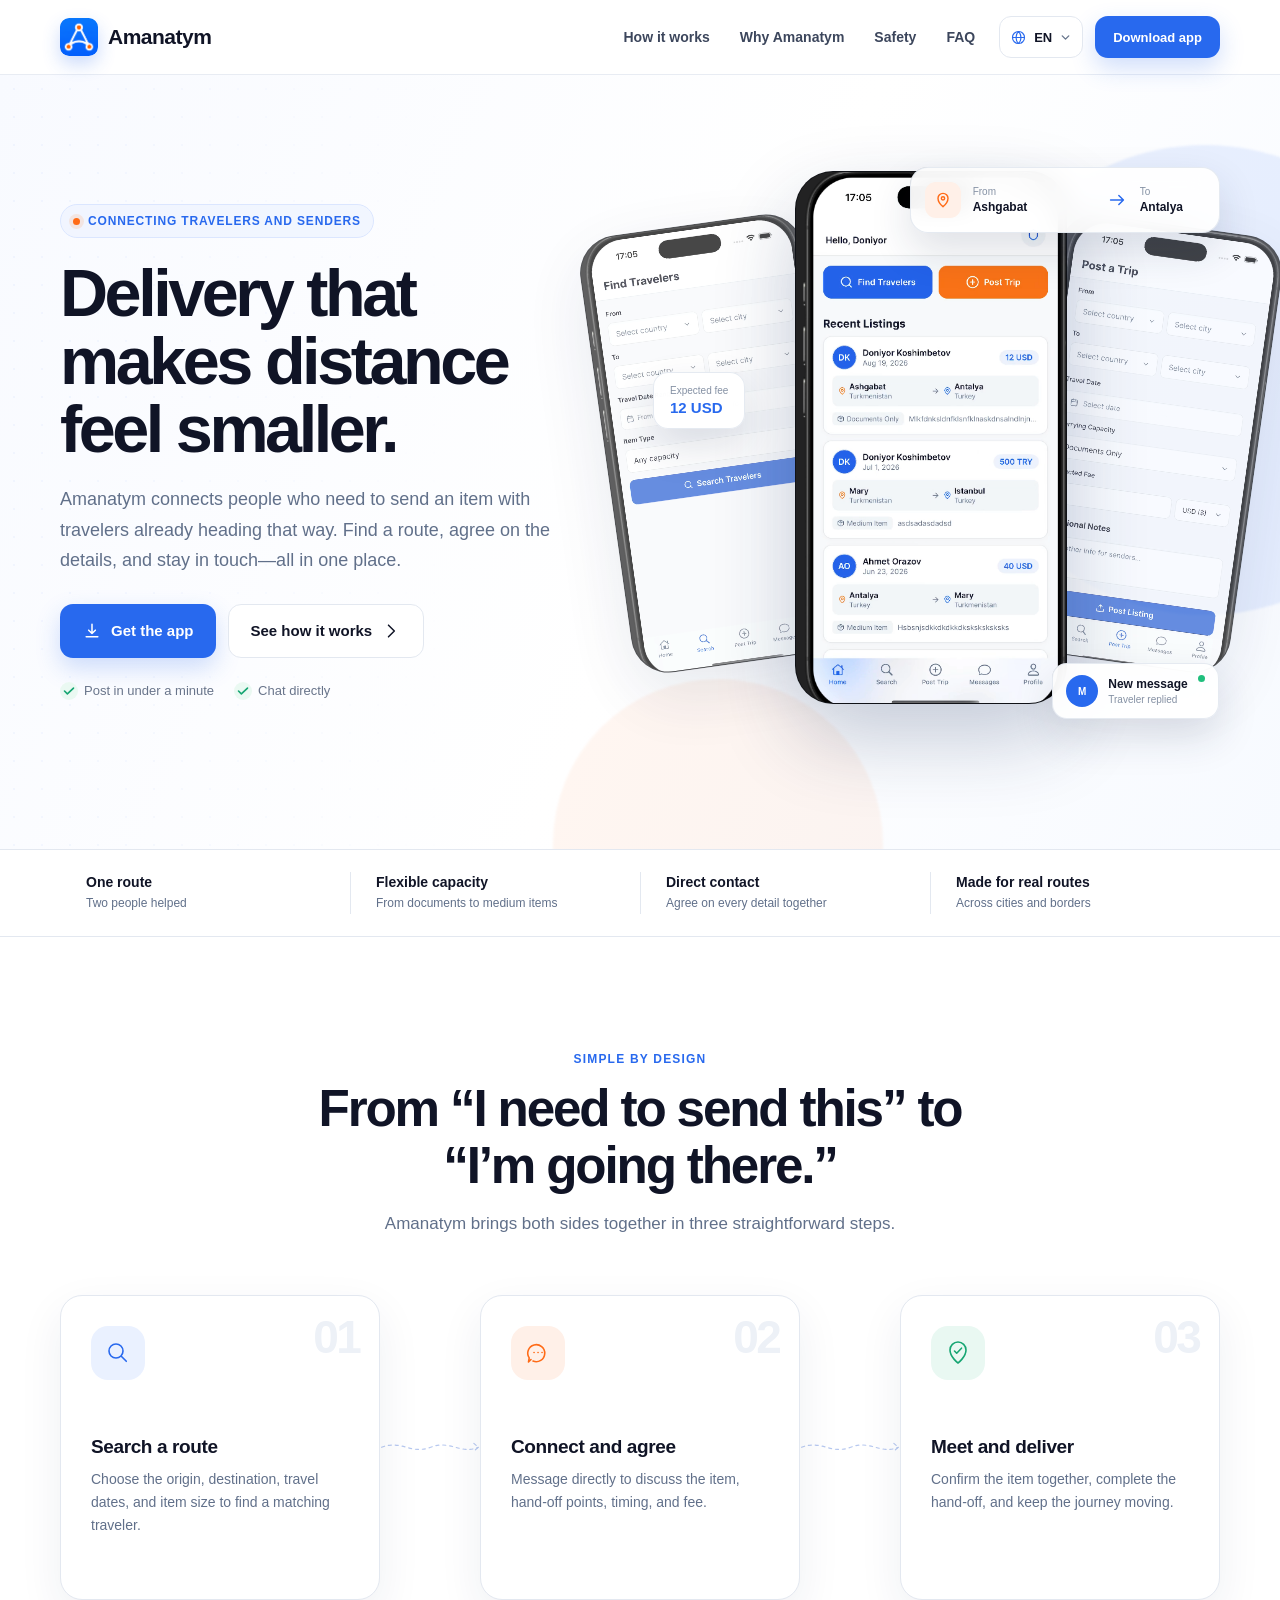
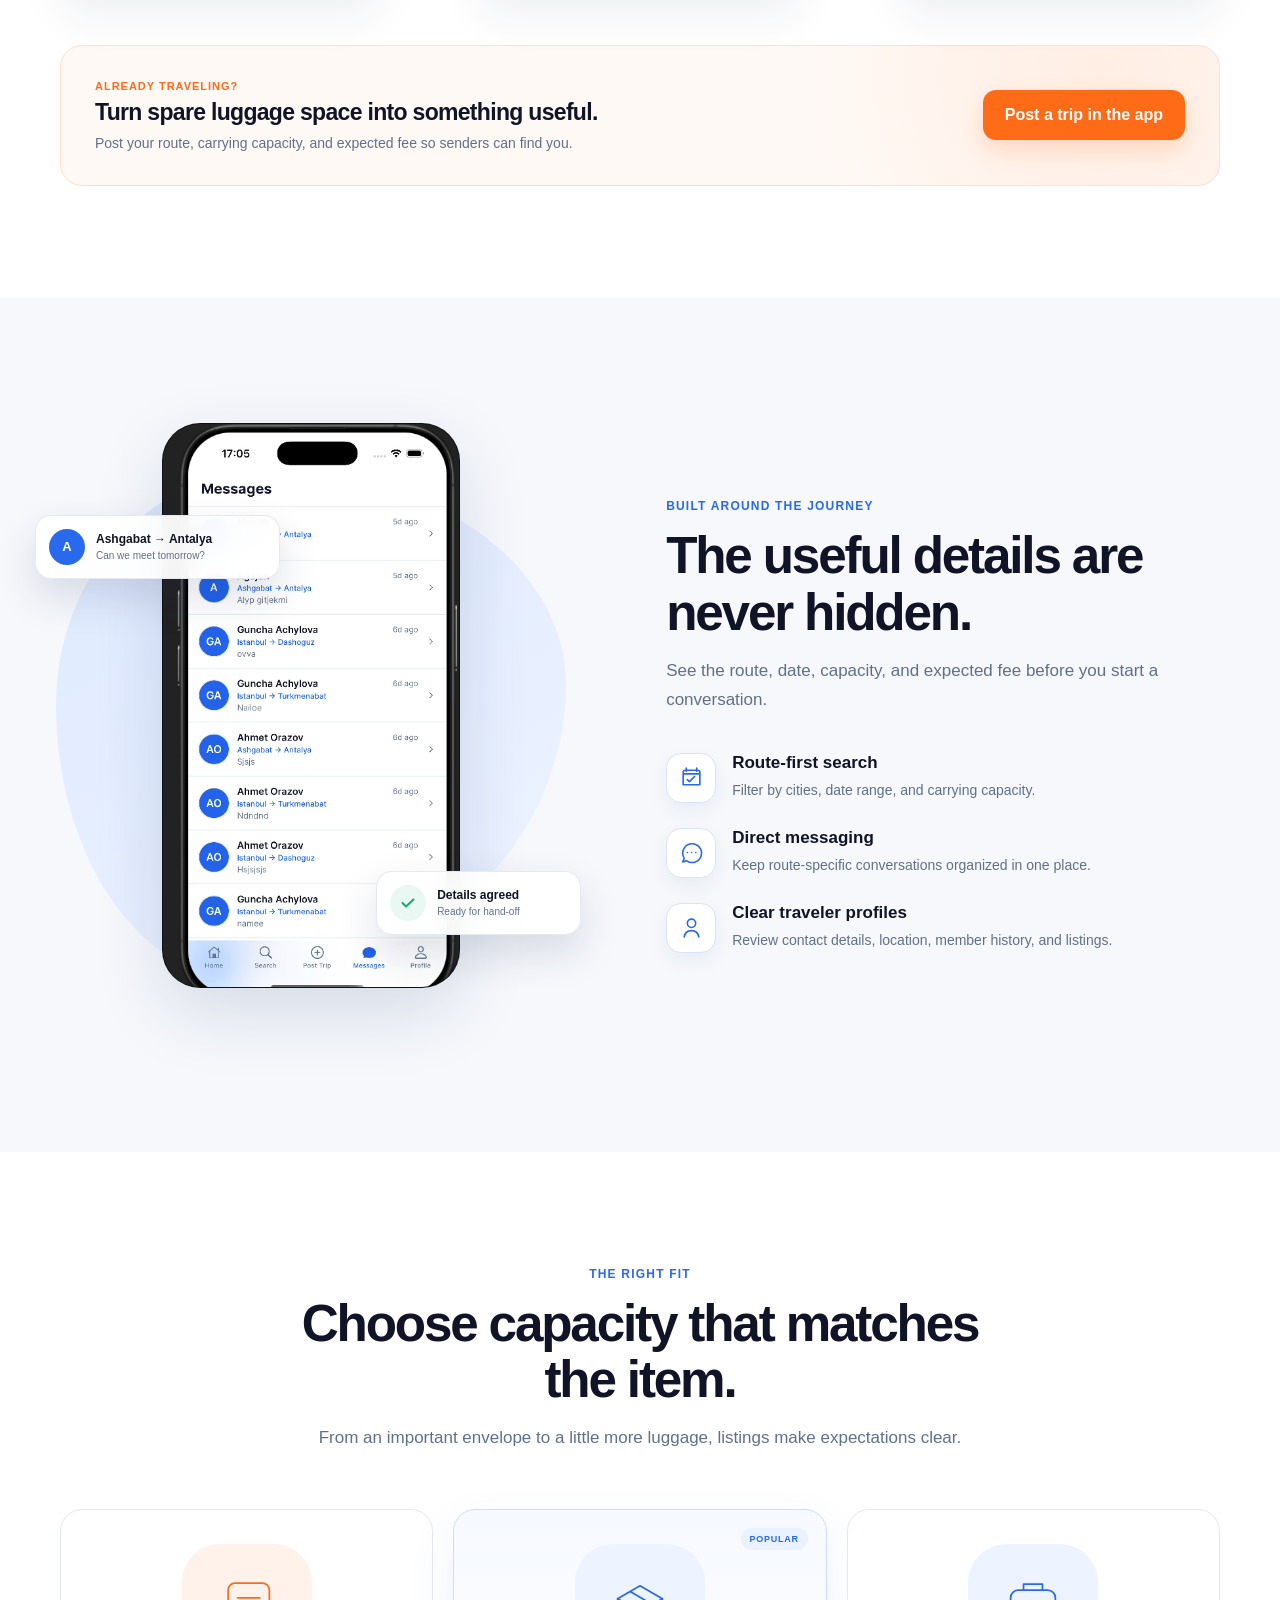
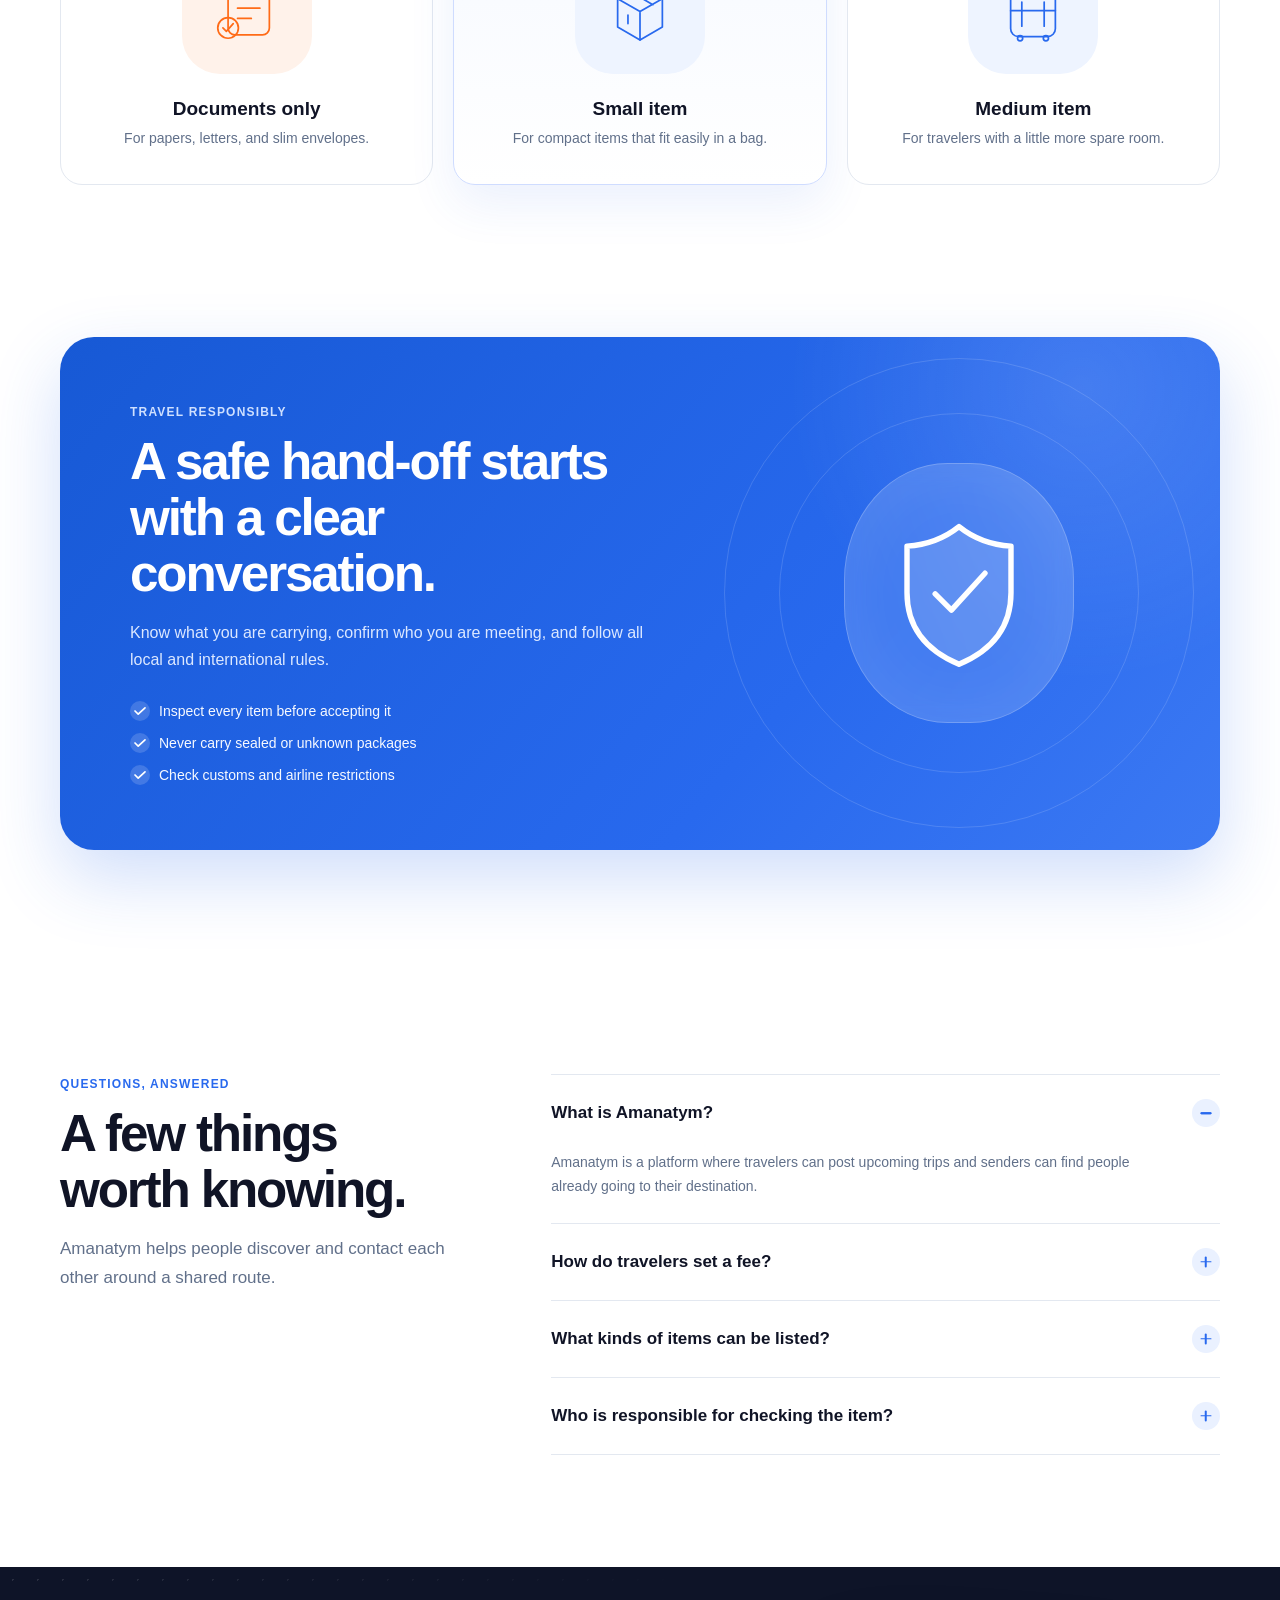
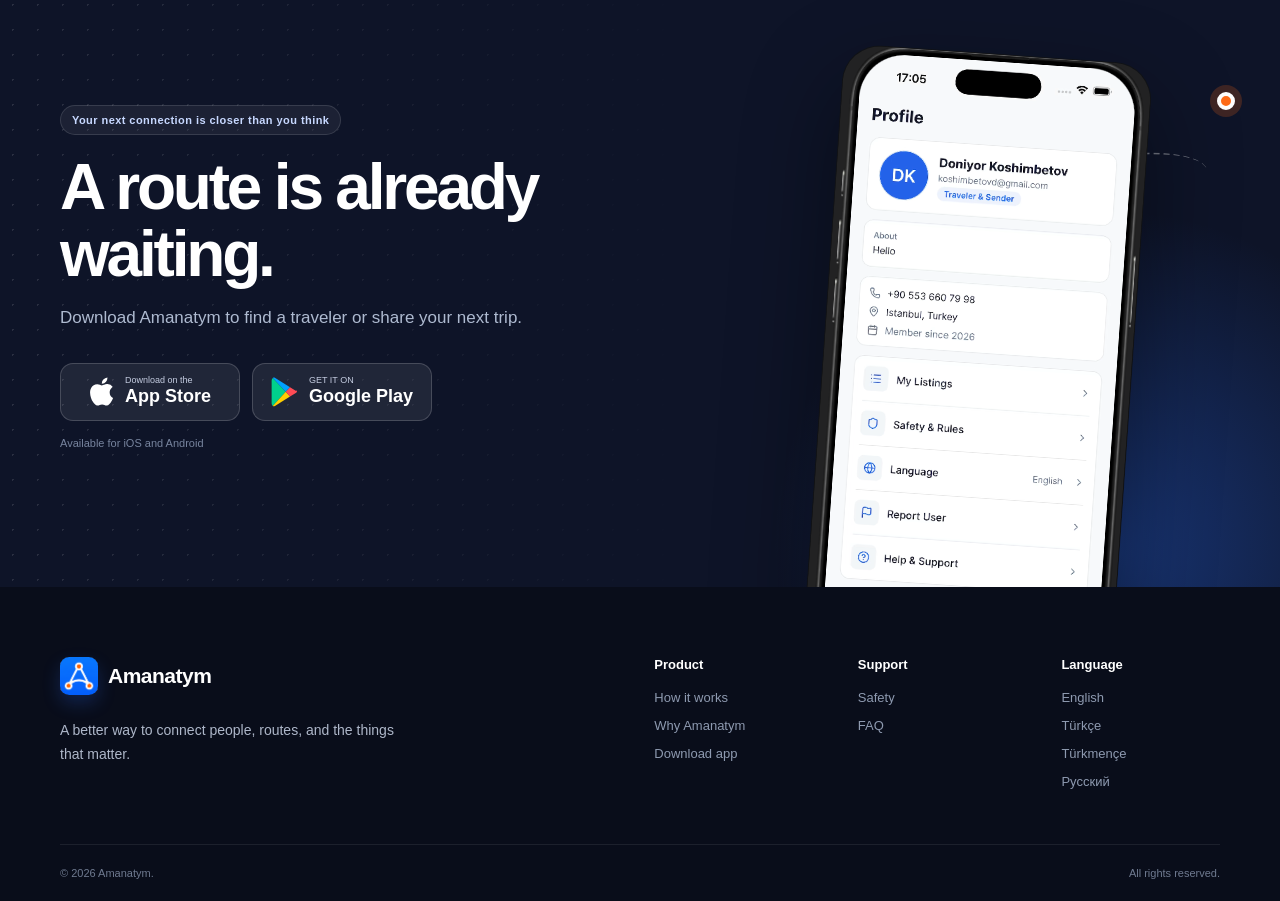
==== commit 6d3d9c88: "logo update" ====
--- a/index.html
+++ b/index.html
@@ -9,6 +9,8 @@
     />
     <meta name="theme-color" content="#2869ee" />
     <title>Amanatym — Send it with someone going there</title>
+    <link rel="icon" type="image/png" href="icon/tablogo.png" />
+    <link rel="apple-touch-icon" href="icon/logo.png" />
     <link rel="stylesheet" href="styles.css" />
     <script src="app.js" defer></script>
   </head>
@@ -16,15 +18,7 @@
     <header class="site-header" id="top">
       <div class="container nav-wrap">
         <a class="brand" href="#top" aria-label="Amanatym home">
-          <span class="brand-mark" aria-hidden="true">
-            <svg viewBox="0 0 40 40" fill="none">
-              <path d="M11.5 27.5 20 12l8.5 15.5" />
-              <path d="M14.2 23h11.6" />
-              <circle cx="20" cy="12" r="2.6" />
-              <circle cx="11.5" cy="27.5" r="2.6" />
-              <circle cx="28.5" cy="27.5" r="2.6" />
-            </svg>
-          </span>
+          <img class="brand-logo" src="icon/logo.png" alt="" aria-hidden="true" />
           <span>Amanatym</span>
         </a>
 
@@ -581,15 +575,7 @@
       <div class="container footer-main">
         <div class="footer-brand">
           <a class="brand brand-light" href="#top">
-            <span class="brand-mark" aria-hidden="true">
-              <svg viewBox="0 0 40 40" fill="none">
-                <path d="M11.5 27.5 20 12l8.5 15.5" />
-                <path d="M14.2 23h11.6" />
-                <circle cx="20" cy="12" r="2.6" />
-                <circle cx="11.5" cy="27.5" r="2.6" />
-                <circle cx="28.5" cy="27.5" r="2.6" />
-              </svg>
-            </span>
+            <img class="brand-logo" src="icon/logo.png" alt="" aria-hidden="true" />
             <span>Amanatym</span>
           </a>
           <p data-i18n="footer.tagline">A better way to connect people, routes, and the things that matter.</p>
--- a/styles.css
+++ b/styles.css
@@ -90,29 +90,13 @@
   letter-spacing: -0.5px;
 }
 
-.brand-mark {
-  display: grid;
+.brand-logo {
   width: 38px;
   height: 38px;
-  place-items: center;
-  border-radius: 12px;
-  background: var(--blue);
+  flex: 0 0 auto;
+  border-radius: 24%;
+  object-fit: cover;
   box-shadow: 0 8px 18px rgba(40, 105, 238, 0.24);
-}
-
-.brand-mark svg {
-  width: 28px;
-  height: 28px;
-  stroke: white;
-  stroke-linecap: round;
-  stroke-linejoin: round;
-  stroke-width: 2.1;
-}
-
-.brand-mark circle {
-  fill: var(--orange);
-  stroke: white;
-  stroke-width: 1.6;
 }
 
 .desktop-nav {
@@ -1806,10 +1790,9 @@
     font-size: 19px;
   }
 
-  .brand-mark {
+  .brand-logo {
     width: 35px;
     height: 35px;
-    border-radius: 11px;
   }
 
   .language-button {
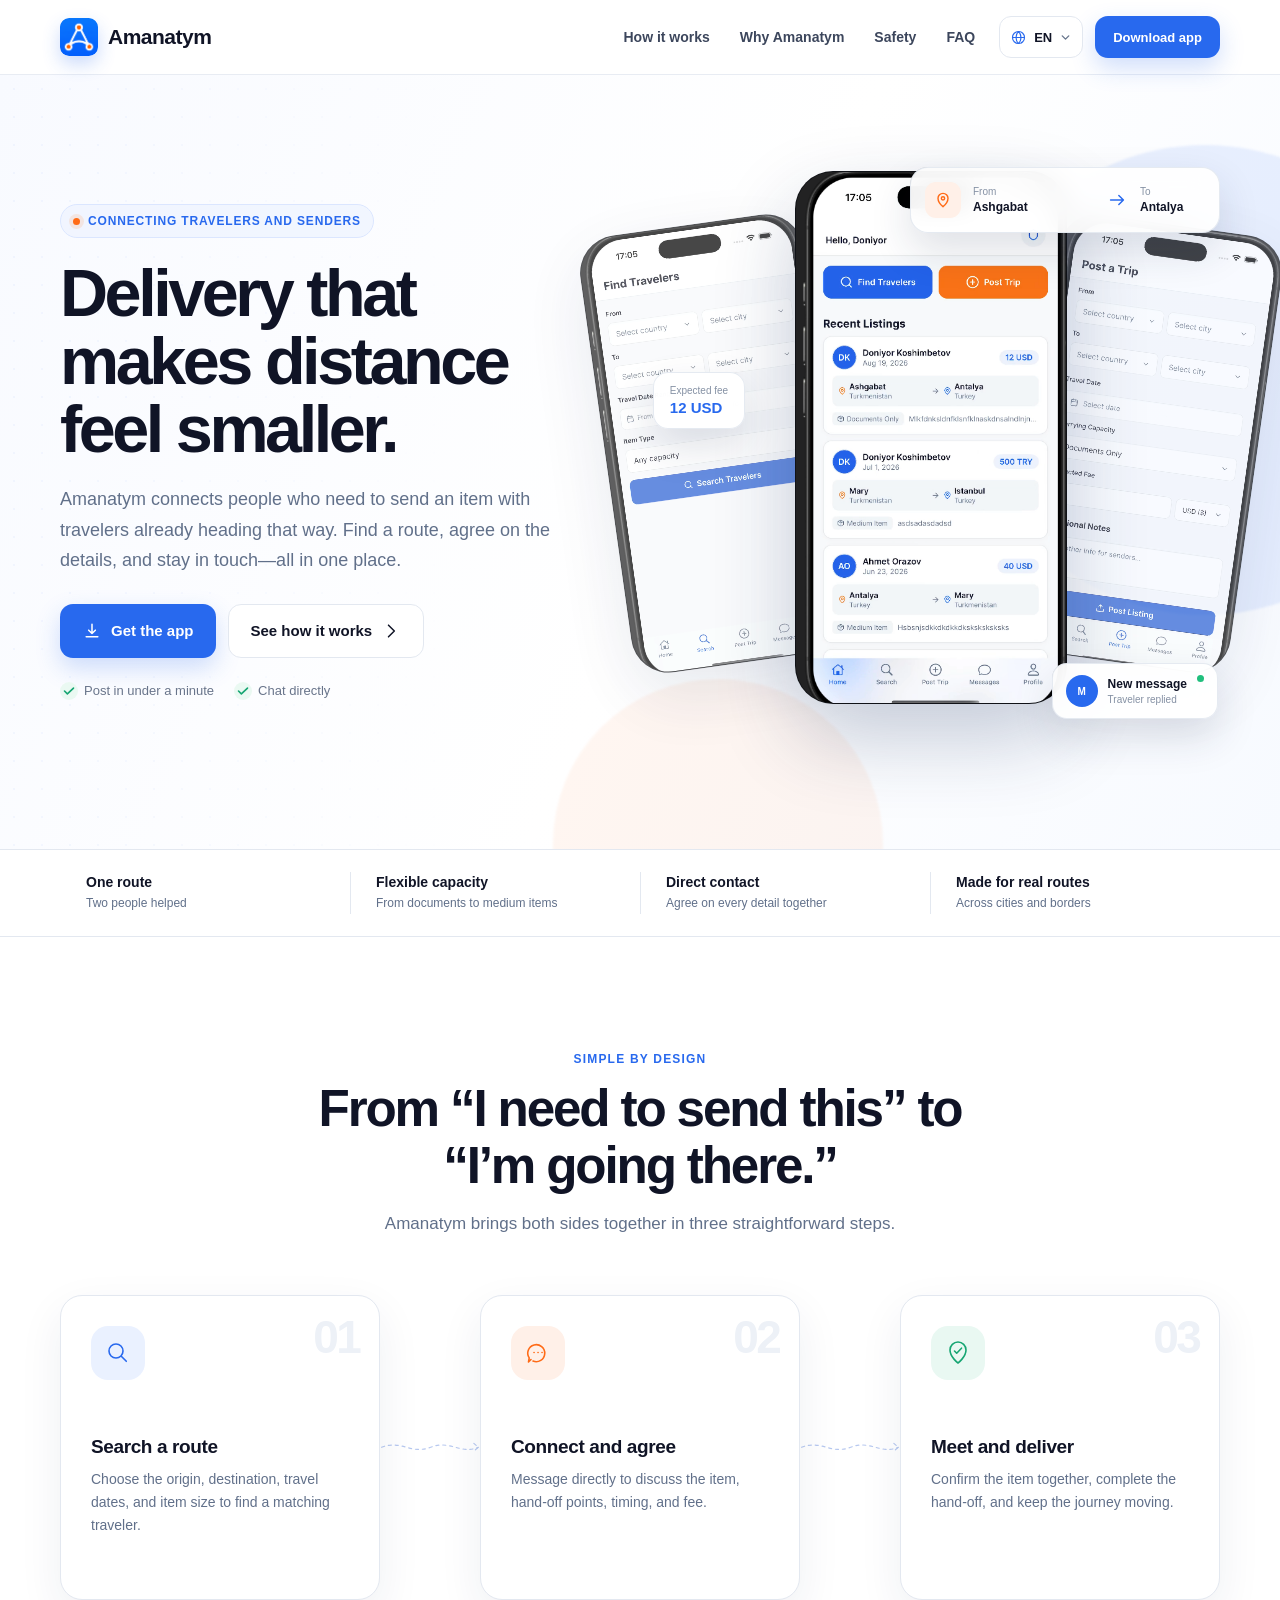
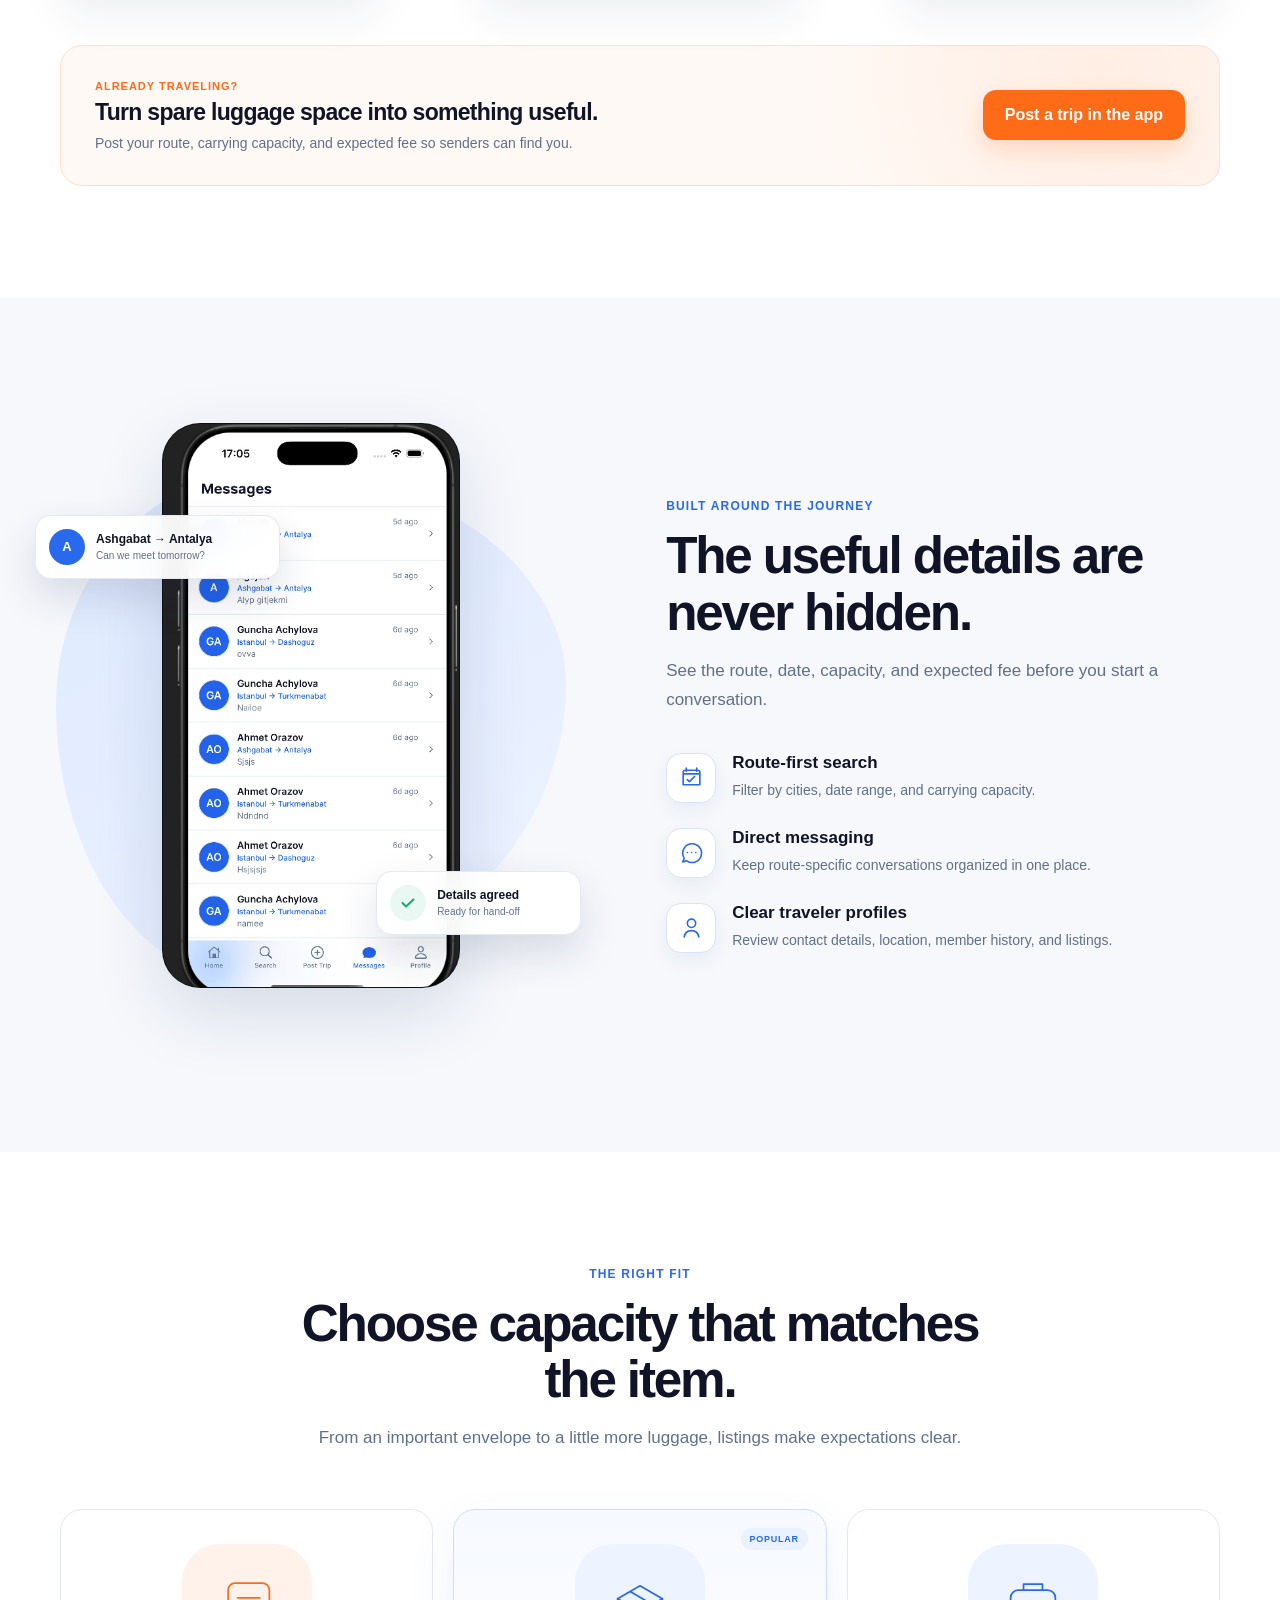
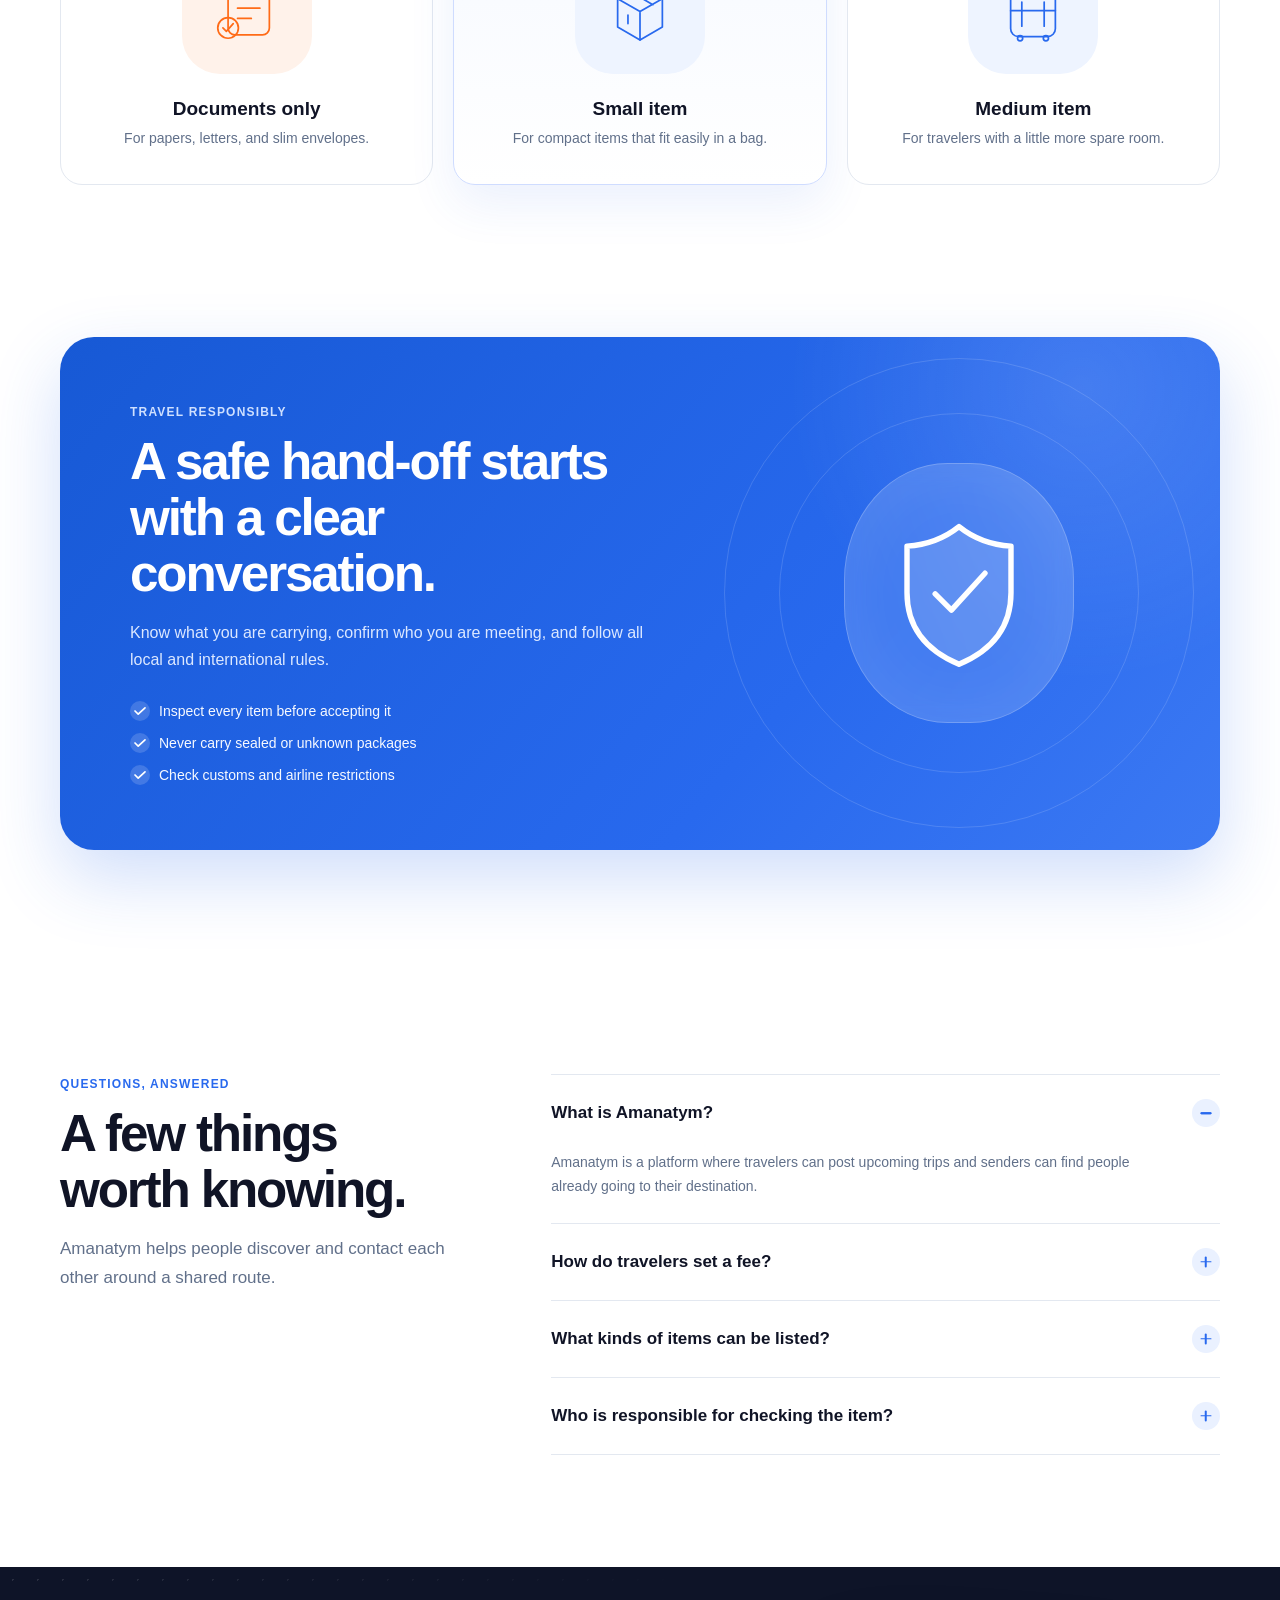
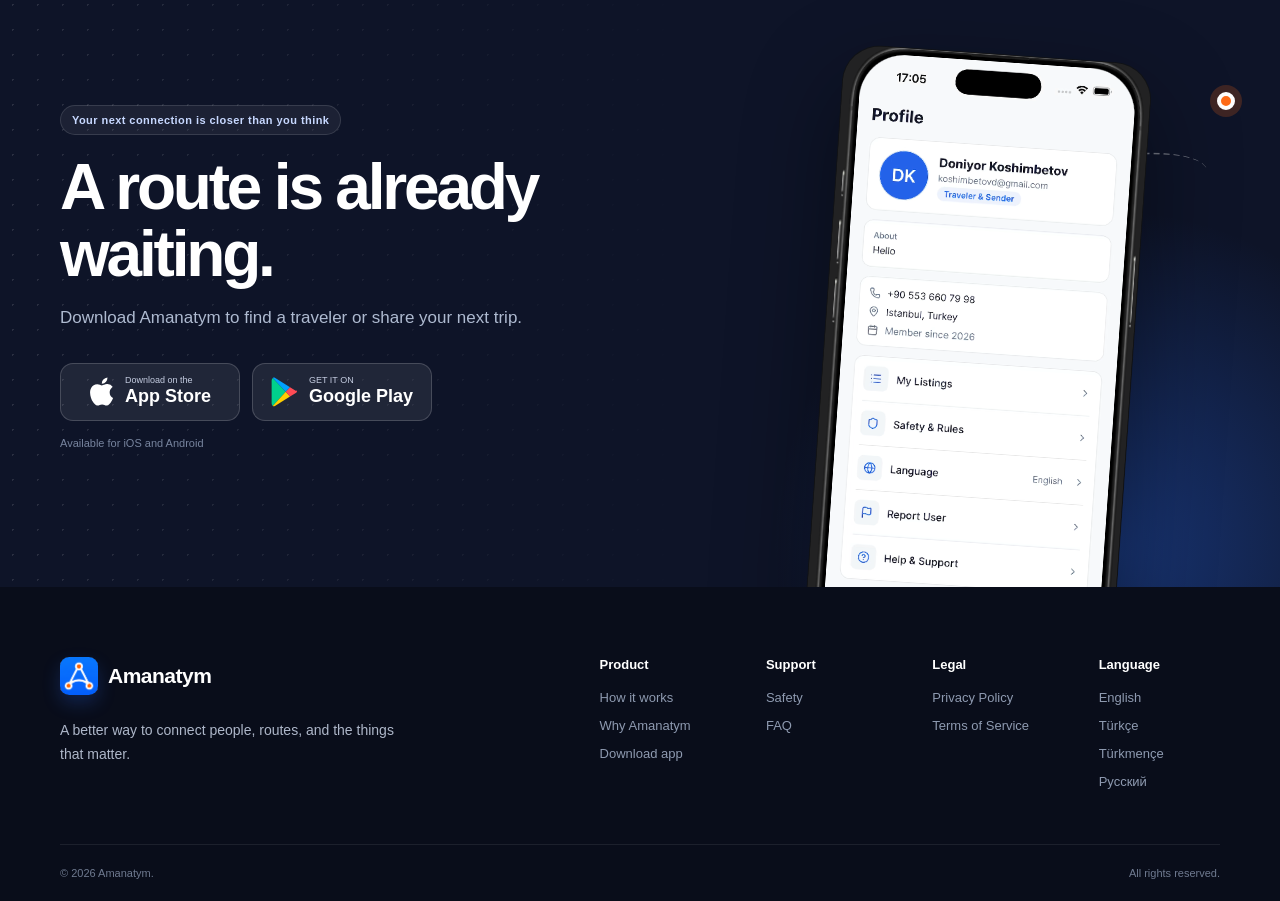
==== commit 079fbf73: "privacy-policy and terms-of-services page aadde" ====
--- a/index.html
+++ b/index.html
@@ -593,6 +593,11 @@
             <a href="#faq" data-i18n="nav.faq">FAQ</a>
           </div>
           <div>
+            <strong data-i18n="footer.legal">Legal</strong>
+            <a href="privacy-policy.html" data-i18n="footer.privacy">Privacy Policy</a>
+            <a href="terms-of-service.html" data-i18n="footer.terms">Terms of Service</a>
+          </div>
+          <div>
             <strong data-i18n="footer.language">Language</strong>
             <button type="button" data-footer-lang="en">English</button>
             <button type="button" data-footer-lang="tr">Türkçe</button>
--- a/styles.css
+++ b/styles.css
@@ -1452,6 +1452,296 @@
   fill: white;
 }
 
+.legal-page {
+  background: var(--surface);
+}
+
+.legal-page .site-header {
+  background: rgba(255, 255, 255, 0.92);
+}
+
+.legal-page .nav-wrap {
+  flex-wrap: wrap;
+}
+
+.legal-nav {
+  display: flex;
+  align-items: center;
+  justify-content: flex-end;
+  flex-wrap: wrap;
+  gap: 10px 20px;
+  margin-left: auto;
+}
+
+.legal-nav a:not(.button) {
+  color: #3c465c;
+  font-size: 14px;
+  font-weight: 650;
+}
+
+.legal-nav a:not(.button):hover {
+  color: var(--blue);
+}
+
+.legal-hero {
+  position: relative;
+  overflow: hidden;
+  padding: 72px 0 40px;
+  background:
+    radial-gradient(circle at 85% 20%, rgba(40, 105, 238, 0.12), transparent 30%),
+    linear-gradient(115deg, #f8faff 0%, #ffffff 58%, #f4f8ff 100%);
+}
+
+.legal-hero::before {
+  position: absolute;
+  inset: 0;
+  background-image: radial-gradient(rgba(40, 105, 238, 0.11) 1.2px, transparent 1.2px);
+  background-size: 28px 28px;
+  content: "";
+  mask-image: linear-gradient(to right, black, transparent 42%);
+  opacity: 0.45;
+  pointer-events: none;
+}
+
+.legal-hero-grid {
+  position: relative;
+  z-index: 1;
+  display: grid;
+  align-items: center;
+  grid-template-columns: minmax(0, 1fr) 310px;
+  gap: 48px;
+}
+
+.legal-badge {
+  display: inline-flex;
+  align-items: center;
+  gap: 8px;
+  padding: 9px 12px;
+  border: 1px solid #dbe6ff;
+  border-radius: 999px;
+  color: var(--blue);
+  background: rgba(239, 244, 255, 0.82);
+  font-size: 12px;
+  font-weight: 800;
+  letter-spacing: 0.07em;
+  text-transform: uppercase;
+}
+
+.legal-badge::before {
+  width: 7px;
+  height: 7px;
+  border-radius: 50%;
+  background: var(--orange);
+  box-shadow: 0 0 0 4px rgba(255, 107, 23, 0.12);
+  content: "";
+}
+
+.legal-hero h1 {
+  max-width: 790px;
+  margin: 20px 0 16px;
+  font-size: clamp(42px, 5vw, 68px);
+  line-height: 1.03;
+  letter-spacing: -0.052em;
+}
+
+.legal-hero p {
+  max-width: 720px;
+  margin-bottom: 0;
+  color: var(--muted);
+  font-size: 17px;
+  line-height: 1.7;
+}
+
+.legal-meta-card {
+  padding: 24px;
+  border: 1px solid var(--line);
+  border-radius: var(--radius);
+  background: rgba(255, 255, 255, 0.88);
+  box-shadow: 0 22px 54px rgba(23, 45, 91, 0.12);
+  backdrop-filter: blur(14px);
+}
+
+.legal-meta-card span {
+  display: block;
+  color: #7a879b;
+  font-size: 11px;
+  font-weight: 800;
+  letter-spacing: 0.08em;
+  text-transform: uppercase;
+}
+
+.legal-meta-card strong {
+  display: block;
+  margin: 8px 0 18px;
+  color: var(--ink);
+  font-size: 20px;
+  letter-spacing: -0.03em;
+}
+
+.legal-actions {
+  display: grid;
+  gap: 10px;
+}
+
+.legal-actions .button {
+  min-height: 44px;
+  padding: 0 15px;
+  font-size: 13px;
+}
+
+.legal-layout {
+  display: grid;
+  align-items: start;
+  grid-template-columns: 290px minmax(0, 1fr);
+  gap: 32px;
+  padding: 34px 0 92px;
+}
+
+.legal-sidebar {
+  position: sticky;
+  top: 108px;
+  display: grid;
+  gap: 16px;
+}
+
+.legal-card {
+  padding: 20px;
+  border: 1px solid var(--line);
+  border-radius: 20px;
+  background: white;
+  box-shadow: 0 14px 38px rgba(28, 47, 83, 0.06);
+}
+
+.legal-card h2,
+.legal-card h3 {
+  margin: 0 0 12px;
+  font-size: 16px;
+  letter-spacing: -0.02em;
+}
+
+.legal-card p,
+.legal-card li {
+  color: var(--muted);
+  font-size: 13px;
+  line-height: 1.65;
+}
+
+.legal-card p:last-child,
+.legal-card ul:last-child {
+  margin-bottom: 0;
+}
+
+.legal-card ul {
+  margin: 0;
+  padding-left: 18px;
+}
+
+.legal-card a {
+  display: block;
+  padding: 11px 12px;
+  border-radius: 12px;
+  color: #3f4b61;
+  font-size: 13px;
+  font-weight: 700;
+}
+
+.legal-card a:hover,
+.legal-card a.active {
+  color: var(--blue);
+  background: var(--blue-soft);
+}
+
+.legal-document {
+  padding: 48px;
+  border: 1px solid var(--line);
+  border-radius: 28px;
+  background: white;
+  box-shadow: 0 20px 55px rgba(28, 47, 83, 0.08);
+}
+
+.legal-document h2 {
+  margin: 42px 0 12px;
+  padding-top: 22px;
+  border-top: 1px solid var(--line);
+  font-size: 28px;
+  line-height: 1.2;
+  letter-spacing: -0.035em;
+}
+
+.legal-document h2:first-child {
+  margin-top: 0;
+  padding-top: 0;
+  border-top: 0;
+}
+
+.legal-document h3 {
+  margin: 28px 0 10px;
+  font-size: 19px;
+  letter-spacing: -0.025em;
+}
+
+.legal-document p,
+.legal-document li {
+  color: #44516a;
+  font-size: 15px;
+  line-height: 1.8;
+}
+
+.legal-document p {
+  margin-bottom: 16px;
+}
+
+.legal-document ul {
+  margin: 0 0 18px;
+  padding-left: 22px;
+}
+
+.legal-document li + li {
+  margin-top: 7px;
+}
+
+.legal-document blockquote,
+.legal-alert {
+  margin: 0 0 26px;
+  padding: 16px 18px;
+  border: 1px solid #ffe0cc;
+  border-left: 4px solid var(--orange);
+  border-radius: 16px;
+  color: #8a4a16;
+  background: #fff8f3;
+}
+
+.legal-document blockquote p,
+.legal-alert p {
+  margin: 0;
+  color: #8a4a16;
+  font-size: 14px;
+  line-height: 1.65;
+}
+
+.legal-updated {
+  display: inline-flex;
+  margin-bottom: 24px;
+  padding: 8px 11px;
+  border-radius: 999px;
+  color: var(--blue);
+  background: var(--blue-soft);
+  font-size: 12px;
+  font-weight: 800;
+}
+
+.legal-contact-list {
+  display: grid;
+  gap: 8px;
+  margin: 0 0 18px;
+}
+
+.legal-contact-list span {
+  color: #44516a;
+  font-size: 15px;
+  line-height: 1.65;
+}
+
 footer {
   color: #aeb7c9;
   background: #090d1a;
@@ -1460,7 +1750,7 @@
 .footer-main {
   display: grid;
   padding: 70px 0 55px;
-  grid-template-columns: 1fr 1.1fr;
+  grid-template-columns: 1fr 1.35fr;
   gap: 80px;
 }
 
@@ -1477,7 +1767,7 @@
 
 .footer-links {
   display: grid;
-  grid-template-columns: repeat(3, 1fr);
+  grid-template-columns: repeat(4, 1fr);
   gap: 45px;
 }
 
@@ -1668,7 +1958,9 @@
   .hero-grid,
   .product-grid,
   .faq-grid,
-  .download-grid {
+  .download-grid,
+  .legal-hero-grid,
+  .legal-layout {
     grid-template-columns: 1fr;
   }
 
@@ -1769,6 +2061,19 @@
   .footer-main {
     grid-template-columns: 1fr;
   }
+
+  .legal-hero {
+    padding-top: 48px;
+  }
+
+  .legal-meta-card {
+    max-width: 520px;
+  }
+
+  .legal-sidebar {
+    position: static;
+    grid-template-columns: repeat(2, minmax(0, 1fr));
+  }
 }
 
 @media (max-width: 680px) {
@@ -1786,6 +2091,10 @@
     min-height: 66px;
   }
 
+  .legal-page .nav-wrap {
+    padding: 13px 0;
+  }
+
   .brand {
     font-size: 19px;
   }
@@ -1798,6 +2107,21 @@
   .language-button {
     min-width: 70px;
     height: 39px;
+  }
+
+  .legal-nav {
+    width: 100%;
+    justify-content: flex-start;
+    gap: 8px 14px;
+  }
+
+  .legal-nav a:not(.button) {
+    font-size: 13px;
+  }
+
+  .legal-nav .button {
+    min-height: 38px;
+    padding: 0 13px;
   }
 
   .language-globe {
@@ -2029,6 +2353,49 @@
     gap: 35px;
   }
 
+  .legal-hero {
+    padding: 34px 0 28px;
+  }
+
+  .legal-hero::before {
+    display: none;
+  }
+
+  .legal-hero h1 {
+    font-size: clamp(38px, 12vw, 52px);
+  }
+
+  .legal-hero p {
+    font-size: 15px;
+  }
+
+  .legal-layout {
+    padding: 24px 0 64px;
+  }
+
+  .legal-sidebar {
+    grid-template-columns: 1fr;
+  }
+
+  .legal-document {
+    padding: 28px 22px;
+    border-radius: 22px;
+  }
+
+  .legal-document h2 {
+    font-size: 23px;
+  }
+
+  .legal-document h3 {
+    font-size: 17px;
+  }
+
+  .legal-document p,
+  .legal-document li,
+  .legal-contact-list span {
+    font-size: 14px;
+  }
+
   .footer-bottom {
     align-items: flex-start;
     flex-direction: column;
